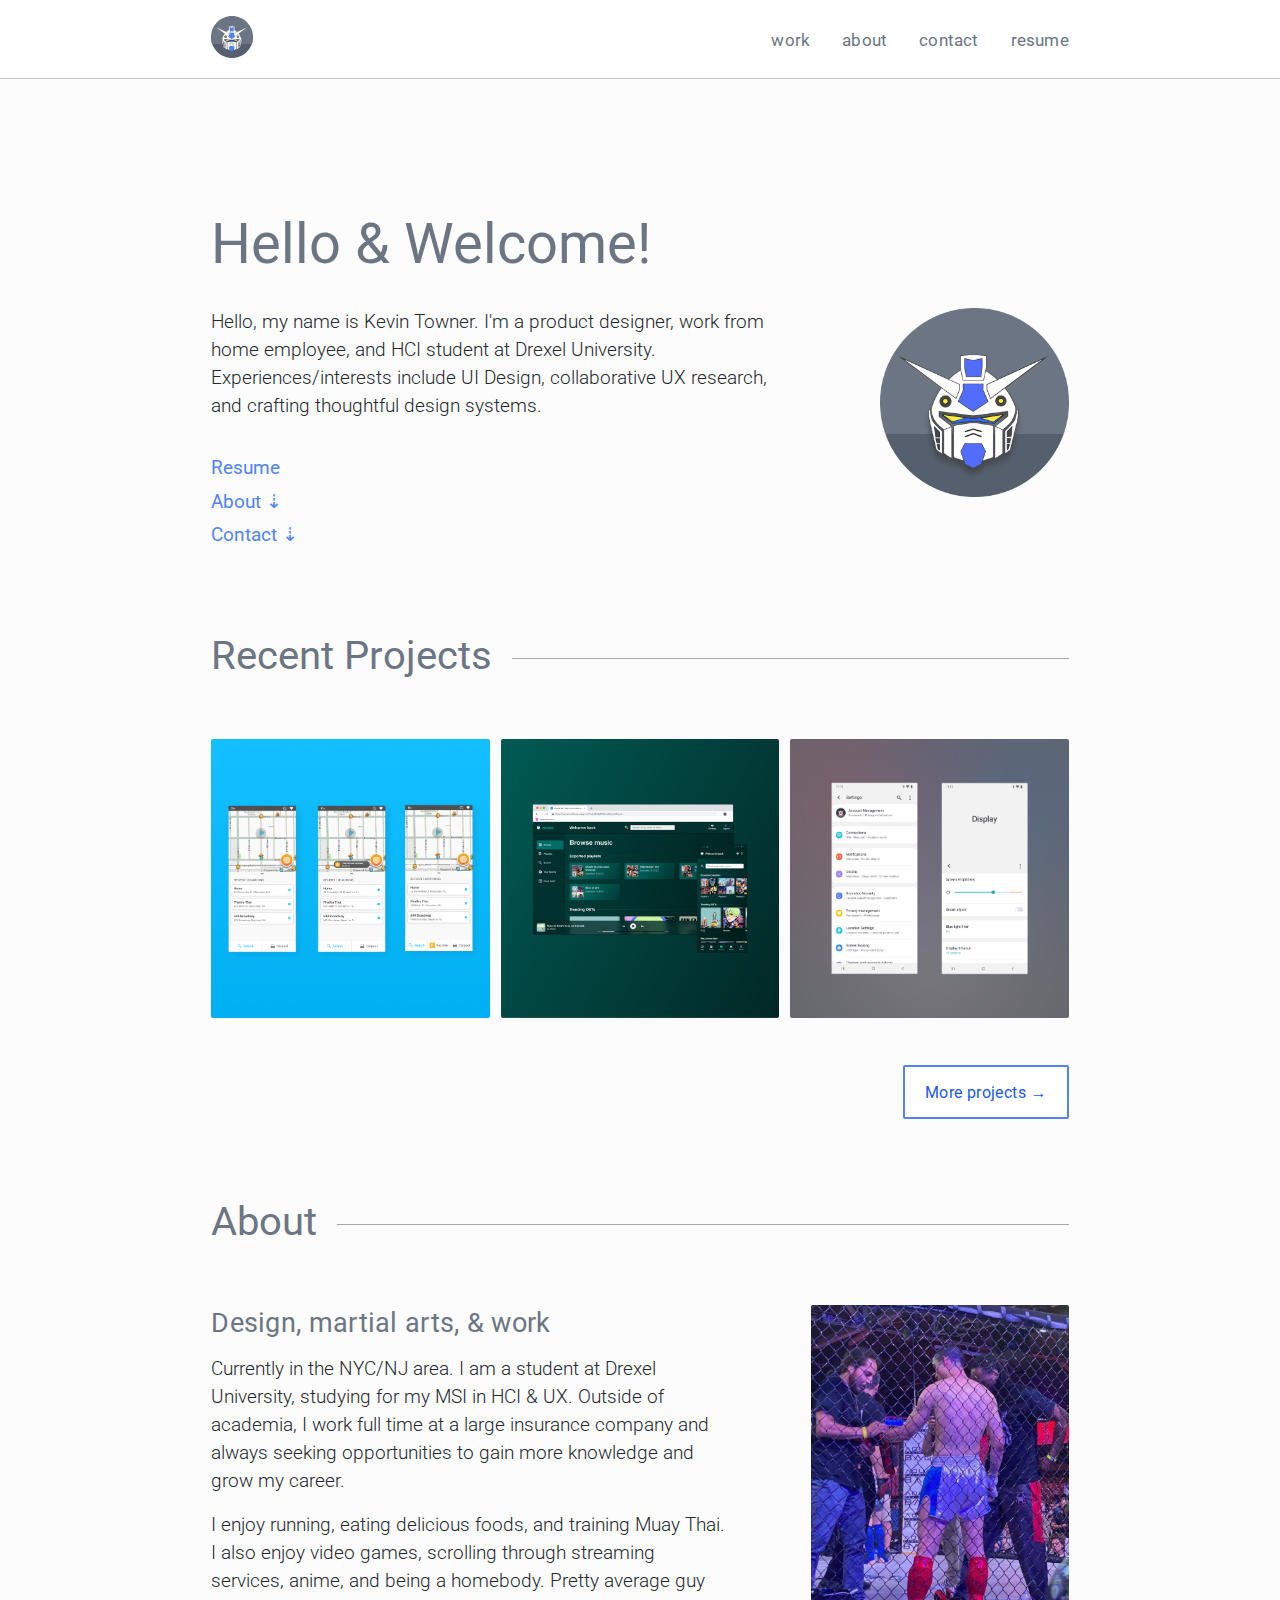
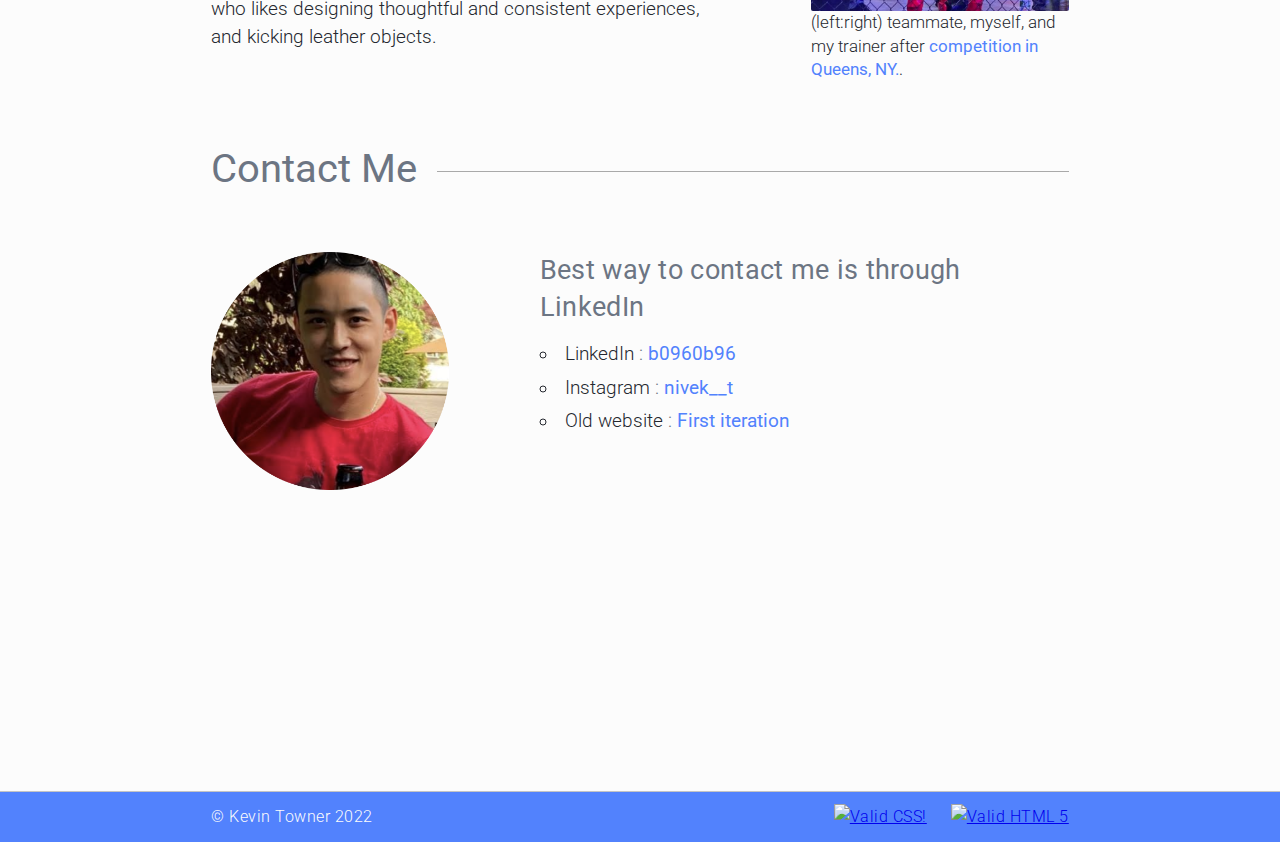
==== index.html @ 407d265f "Save" ====
<!DOCTYPE html>
<html lang="en">
<head>

  <!--meta-->
  <meta charset="UTF-8">
  <meta name="viewport" content="width=device-width, initial-scale=1.0">
  <meta http-equiv="X-UA-Compatible" content="ie=edge">

  <!--FAVICON-->
  <link rel="apple-touch-icon" sizes="180x180" href="assets/images/branding/favicon_io/apple-touch-icon.png">
  <link rel="icon" type="image/png" sizes="32x32" href="assets/images/branding/favicon_io/apple-touch-icon.png">
  <link rel="icon" type="image/png" sizes="16x16" href="assets/images/branding/favicon_io/apple-touch-icon.png">
  <link rel="manifest" href="favicon_io/site.webmanifest">

  <!--Style-->
  <link rel="stylesheet" type="text/css" href="assets/css/reset.css">
  <link rel="stylesheet" type="text/css" href="assets/css/nav/style.css">
  <link rel="stylesheet" type="text/css" href="assets/css/nav/media.css">
  <!-- <link rel="stylesheet" type="text/css" href="assets/css/misc/others/style.css">
  <link rel="stylesheet" type="text/css" href="assets/css/misc/others/media.css">
  <link rel="stylesheet" type="text/css" href="assets/css/misc/buttons/style.css">
  <link rel="stylesheet" type="text/css" href="assets/css/misc/buttons/media.css"> -->
  <link rel="stylesheet" type="text/css" href="assets/css/home/style.css">
  <link rel="stylesheet" type="text/css" href="assets/css/home/media.css">
  <link rel="stylesheet" type="text/css" href="assets/css/foot/style.css">
  <link rel="stylesheet" type="text/css" href="assets/css/foot/media.css">

  <!--fonts-->
  <link rel="preconnect" href="https://fonts.googleapis.com">
  <link rel="preconnect" href="https://fonts.gstatic.com" crossorigin>
  <link href="https://fonts.googleapis.com/css2?family=Libre+Barcode+39+Extended&family=Roboto:wght@100;300;400;500;700;900&display=swap" rel="stylesheet">

  <!-- Global site tag (gtag.js) - Google Analytics -->
<script async src="https://www.googletagmanager.com/gtag/js?id=G-0P7SDXF3EZ"></script>
<script>
  window.dataLayer = window.dataLayer || [];

  function gtag() {
    dataLayer.push(arguments);
  }
  gtag('js', new Date());

  gtag('config', 'G-0P7SDXF3EZ');
</script>


  <title>Kevin Towner Home</title>

</head>
<body>
  <nav>
    <div class="navigation-section" id="navigation-left">
      <a style="margin-bottom:0;" href= "index.html"><img id="logo" src="assets/images/branding/gundam-logo.svg" alt=""></a>
      <!-- <span class="barcode">KEVIN</span> -->
    </div>
    <div class="navigation-section" id="navigation-right">
      <label for="toggle">☰</label>
      <input type="checkbox" id="toggle">
      <ul id="menu">
        <!-- <li><a class="font-bold-nav" id="anchor-index" href = "index.html">top of screen <span style="color:#1B58F5;">⇡</span></a></li> -->
        <li><a id="anchor-work" href= "public/work.html">work</a></li>
        <li><a id="anchor-about" href = "public/about.html">about</a></li>
        <li><a id="anchor-contact" href= "#contact-anchor">contact</a></li>
        <li><a id="anchor-resume" href= "public/resume.html">resume</a></li>
      </ul>
    </div>
  </nav>
  <div class="container-screen_content-67">
    <div id="headline"><h1>Hello &amp; Welcome!</h1></div>
    <div class="row" id="row-header">
      <div>
        <!-- <h4>Welcome to my page</h4> -->
        <p>Hello, my name is Kevin Towner. I'm a product designer, work from home employee, and HCI student at Drexel University. Experiences/interests include UI Design, collaborative UX research, and crafting thoughtful design systems.</p>
        <div class="button-row">
          <!-- <form rel="link to resume" target="_blank" action="public/resume.html">
            <button id="button-1" class="button-CTA">
              <span>View Experience</span>
            </button>
          </form> -->
          <ul>
            <li><a href="public/resume.html">Resume</a></li>
            <li><a href="#about-anchor">About ⇣</a></li>
            <li><a href="#contact-anchor">Contact ⇣</a></li>
          </ul>
        </div>
      </div>
      <div>
        <a target="blank" rel="Gundam inspired logo" href="">
          <img id="gundam-logo" src="assets/images/branding/RX-78-2_blue.png" alt="Gundam inspired logo created in Figma">
        </a>
      </div>
      <div id="row-case_studies-anchor"></div><!--Anchor - Projects-->
    </div>
    <div class="row" id="row-projects">
      <h2><span>Recent Projects</span></h2>
      <div class="row-33_33_33-primary">
        <div>
          <a target="_blank" href="#">
            <h4>Waze A/B Test
            <br><br>
            <span>Prototype and A/B testing of Waze features (2021)</span>
            </h4>
            <img src="assets/images/projects/waze/cover.png" alt="Waze UI screens">
          </a>
          <span class="font-caption">Waze A/B case study</span>
        </div>
        <div>
          <a id="a-br-tl" target="_blank" href="#">
            <h4>Animotify
            <br><br>
            <span>Mobile and desktop music streaming design (ongoing)</span>
            </h4>
            <img id="img-br-tl" src="assets/images/projects/animotify/cover.png" alt="Animotify case study">
          </a>
          <span class="font-caption">Animotify case study</span>
        </div>
        <div>
          <a id="a-br-tr" target="_blank" href="public/design-system-one.html">
            <h4>One UI Design
            <br><br>
            <span>Design system components inspired by Samsung's One UI Design Guidelines (ongoing)</span>
            </h4>
            <img id="img-br-tr" src="assets/images/projects/design-system-1/cover-2.png" alt="Design System One Templates">
          </a>
          <span class="font-caption">One UI case study</span>
        </div>
      </div>
      <form rel="link to resume" target="_blank" action="public/work.html">
        <button id="button-1" class="button-CTA">
          <span>More projects →</span>
        </button>
      </form>
      <div id="about-anchor"></div><!--Anchor - About-->
    </div>
    <h2><span>About</span></h2>
    <div class="row" id="row-about">
      <div>
        <h4>Design, martial arts, & work</h4>
        <p style="margin-bottom:16px;">Currently in the NYC/NJ area. I am a student at Drexel University, studying for my MSI in HCI & UX. Outside of academia, I work full time at a large insurance company and always seeking opportunities to gain more knowledge and grow my career.</p>
        <p>I enjoy running, eating delicious foods, and training Muay Thai. I also enjoy video games, scrolling through streaming services, anime, and being a homebody. Pretty average guy who likes designing thoughtful and consistent experiences, and kicking leather objects. </p>
        <!-- <img id="pixel-frog" src="assets/images/misc/frog_32.gif" alt="pixel art"> -->
      </div>
      <div class="image-column">
        <img src="assets/images/misc/me-6.png" alt="Fighting at ECF">
        <span class="font-caption">(left:right) teammate, myself, and my trainer after <a target="_blank" href="https://www.youtube.com/embed/Ax4pBJm-lfw?controls=0&amp;clip=Ugkxgn502PR8i28vsbVameOimVEj0lgmgJ6g&amp;clipt=ENH6ERjmpxU">competition in Queens, NY.</a>.</span>
      </div>
    <div id="contact-anchor"></div><!--Anchor - Contact-->
    </div>
    <h2><span>Contact Me</span></h2>
    <div class="row" id="row-contact">
      <div class="image-column">
        <img src="assets/images/misc/me.png" alt="Photo of me enjoying some drinks">
      </div>
      <div>
        <h4>Best way to contact me is through LinkedIn</h4>
        <ul>
          <!-- <li>Email <span style="color:#6C7583">→</span> <a rel="email" target="_blank" href="#">@gmail.com</a></li> -->
          <li>LinkedIn <span style="color:#6C7583">:</span> <a rel="linkedin" target="_blank" href="https://www.linkedin.com/in/kevin-towner-b0960b96/">b0960b96</a></li>
          <li>Instagram <span style="color:#6C7583">:</span> <a rel="instagram" target="_blank" href="https://www.instagram.com/nivek__t/">nivek__t</a></li>
          <li>Old website <span style="color:#6C7583">:</span> <a rel="github pages" target="_blank" href="https://kevin-towner.github.io/kevintowner/">First iteration</a></li>
        </ul>
      </div>
    </div>
  </div>
  <footer>
    <div>
      <span class = "copyright">&copy; Kevin Towner 2022</span>
      <ul>
        <li>
          <a target="_blank" href="https://jigsaw.w3.org/css-validator/validator?uri=https://kevin-towner.github.io/website_2022/">
            <img style="border:0;width:54px;height:32px" src="assets/images/misc/validate-css.png" alt="Valid CSS!">
          </a>
        </li>
        <li>
          <a target="_blank" href="https://validator.w3.org/nu/?doc=https://kevin-towner.github.io/website_2022/">
          <img src="assets/images/misc/validate-html.png" alt="Valid HTML 5" style="border:0;width:54px;height:32px">
          </a>
        </li>
      </ul>
    </div>
  </footer>
</body>
</html>
---- assets/css/nav/style.css ----
nav{
  display:flex;
  flex-direction:row;
  justify-content:space-between;
  padding:16px 0 16px 0;
  background-color:#FFF;
  width:100%;
  border-bottom:1px solid #c4c4c4;
  top:0;
  position:fixed;
  z-index:1;
  align-items:center;
}

label{
  margin:auto;
  text-align:center;
  display:none;
}

.barcode{
  margin-left:16.5vw;
  font-size: 24pt;
  color:#565F6D;
  font-weight:400;
  font-family: 'Libre Barcode 39 Extended', cursive;
}

#navigation-left{
  align-items:center;

}
#navigation-right{
  align-items:center;
}
#logo{
  height:42px;
  margin-left:16.5vw;
}
#navigation-h1{
  font-size:16.5pt;
  font-weight:400;
  color:#B41AB7;
  margin-left:1em;
  display:none;
}

#toggle{
  display:none;
}

#menu{
  display:inline-flex;
  margin:0;
  /* margin-right:3vw; */
  margin-right:16.5vw;
  list-style-type:none;
}
#menu > li:nth-child(1){
  margin-right:32px;
  justify-content:space-between;
}
#menu > li:nth-child(2){
  margin-right:32px;
}
#menu > li:nth-child(3){
  margin-right:32px;
}
#menu > li:nth-child(4){

}

#menu > li > a{
  font-size: 13pt;
  color:#6C7583;
  font-weight:400;
  font-family: 'Roboto', sans-serif;
  letter-spacing:.2px;
  text-decoration:none;
}

#menu > li > a:hover{
  color:#0047FF;
  text-decoration:underline;
}

/* .font-bold-nav{
  font-weight:400 !important;
  color:#0047FF !important;
} */
---- assets/css/nav/media.css ----
@media screen  and (min-width:1824px) {
  nav{

  }

  #logo{
    margin-left:25vw;
  }
  #menu{
    margin-right:25vw;
  }
}

@media screen and (max-width:1281px) { /* big landscape tablets, laptops, and desktops */

}

@media screen and (max-width:1025px) {

  label{
    margin:auto;
    text-align:center;
    display:none;
  }
  #logo{
    margin-left:16.7vw;
    margin-left:5vw;
  }

  #toggle{
    display:none;
    margin-left:5vw;
  }

  #menu{
    margin-right:5vw;
  }
}


@media screen and (max-width:801px)  { /* tablet, landscape iPad, lo-res laptops ands desktops */
  #logo{
    height:32px;
    margin-left:5vw;
  }
}

@media screen and (max-width:600px)  { /* portrait tablets, portrait iPad, e-readers (Nook/Kindle), landscape 800x480 phones (Android) */


  #logo{
    height:40px;
    margin-left:10vw;
  }

  #menu{
    margin-right:5vw;
    padding:0;
  }
  /* nav{
    width:100%;
    position:fixed;
    z-index:1;
    background-color:#fff;
    margin:0;
    padding:15px 0 15px 0;
    box-shadow: none;
    border-bottom:0;
  } */
}

@media screen and (max-width:600px)  { /* smartphones, portrait iPhone, portrait 480x320 phones (Android) */
  label{
    display:block;
    cursor:pointer;
    font-size:32px;
    color:#8e8e8e;
    float:right;
    margin-right:10vw;
  }
  label:hover{
    color:#7558C8;
  }

  nav{
    width:100%;
    position:fixed;
    z-index:1;
    background-color:#fff;
    margin:0;
    padding:5px 0 6px 0;
  }

  #navigation-h1{
    display:block;
  }

  #logo{
  }

  #home-container-all{
    display:grid;width:100%;
    margin:auto;
  }

  #toggle{
    display: none;
    height:32px;
    margin-right:10vw !important;
  }

  #menu{
    display:none;
    height:24px;
    margin-right:10vw;
  }

  #toggle:checked + #menu{
    display:block;
    z-index:1;
    position:absolute;
    height:500vh;
    margin-top:2.5em;
    background-color:#fff;
    text-align:center;
    width:100%;
    left:0;
    top:0;
  }


  #menu > li > a {
    display:block;
    font-size:18pt;
    padding:36px 0 36px 0;
    text-align: center
  }
  #menu > li:nth-child(1){
    margin-right:0em;
  }
  #menu > li:nth-child(2){
    margin-right:0em;
  }
  #menu > li:nth-child(3){
    margin-right:0em;
  }
  #menu > li:nth-child(4){
    margin-right:0em;
  }
  #menu > li:nth-child(5){
    margin-right:0em;
  }

  #anchor-index{
    padding:0  0 0;
  }

  #anchor-about{
    padding:0 0 0 0;
  }

  #anchor-portfolio{
    padding:0 0 0 0;
  }

  #anchor-contact{
    padding:0 0 0 0;
  }

}
---- assets/css/home/style.css ----
@keyframes fadeInAnimation {
  0% {
    opacity: 0;
  }
  100% {
    opacity: 1;
  }
}
/* - - - -CONTAINERS - - - - - */
.container-screen_content-67 {
  display: flex;
  flex-direction: column;
  padding: 24vh 0 24vh 0;
  width: 67%;
  margin: auto;
  animation: fadeInAnimation ease 1.3s;
  animation-iteration-count: 1;
  animation-fill-mode: forwards;
}
.container-body-100 {
  margin: 0 auto;
  background: #FCFCFC;
  z-index: 0;
  min-height: 100%;
}
.row {
  margin-bottom: 4em;
}
.row-33_33_33-primary {
  display: grid;
  grid-template-columns: 1fr 1fr 1fr;
  grid-gap: 0.5em;
}
.image-column {
  display: flex;
  flex-direction: column;
}
/* - - - - FONTS - - - - - - */
.font-heading_text-h1 {
  font-family: 'Roboto', sans-serif;
  font-weight: 400;
  font-size: 42pt;
  color: #6C7583;
  margin: 0 0 36px;
}
.font-heading_text-h2 {
  font-family: 'Roboto', sans-serif;
  font-weight: 400;
  font-size: 30pt;
  text-align: left;
  color: #6C7583;
  border-bottom: 1px solid #a9a9a9;
  line-height: 0.1em;
  margin: 0 0 2em 0;
}
.font-heading_text-h2 span {
  background: #FCFCFC;
  padding: 0 0.5em 0 0px;
}
.font-heading_text-h3 {
  font-family: 'Roboto', sans-serif;
  font-weight: 300;
  font-size: 26pt;
  margin: 0 0 18px 0;
  text-align: left;
  line-height: 140%;
  color: #6C7583;
}
.font-heading_text-h4 {
  font-family: 'Roboto', sans-serif;
  font-weight: 400;
  font-size: 20pt;
  letter-spacing: 0.3px;
  margin: 0 0 12px 0;
  text-align: left;
  line-height: 140%;
  color: #6C7583;
}
.font-heading_text-h5 {
  font-family: 'Roboto', sans-serif;
  font-weight: 400;
  font-size: 16.5pt;
  letter-spacing: 0.3px;
  margin: 0 0 12px 0;
  text-align: left;
  line-height: 140%;
  color: #6C7583;
}
.font-body_text-p {
  font-family: 'Roboto', sans-serif;
  margin: 0;
  font-size: 14pt;
  line-height: 150%;
  font-weight: 300;
  color: #25282F;
  margin: 0 0 16px 0;
}
.font-hyperlink_text {
  font-family: 'Roboto', sans-serif;
  margin: 0;
  font-size: 14pt;
  line-height: 150%;
  color: #25282F;
  margin: 0 0 16px 0;
  text-decoration: none;
  font-weight: 300;
  font-size: 12.5pt;
}
.font-hyperlink_text:hover {
  text-decoration: underline;
  color: #2E69FF;
}
.font-hyperlink_in-text {
  font-family: 'Roboto', sans-serif;
  margin: 0;
  line-height: 150%;
  color: #25282F;
  margin: 0 0 16px 0;
  color: #2E69FF;
  text-decoration: none;
  font-weight: 300;
  font-size: 14pt;
}
.font-hyperlink_in-text:hover {
  text-decoration: underline;
  color: #2E69FF;
}
.font-caption {
  color: #25282F;
  font-family: 'Roboto', sans-serif;
  line-height: 140%;
  font-weight: 300;
}
.font-italic {
  font-style: italic;
  font-size: 12.5pt;
}
.font-bold {
  font-weight: 400;
}
.highlight {
  font-weight: 400;
  color: #6C7583;
}
html {
  background: #FFF;
}
body {
  margin: 0 auto;
  background: #FCFCFC;
  z-index: 0;
  min-height: 100%;
  font-size: 16pt;
}
h1 {
  font-family: 'Roboto', sans-serif;
  font-weight: 400;
  font-size: 42pt;
  color: #6C7583;
  margin: 0 0 36px;
}
h2 {
  font-family: 'Roboto', sans-serif;
  font-weight: 400;
  font-size: 30pt;
  text-align: left;
  color: #6C7583;
  border-bottom: 1px solid #a9a9a9;
  line-height: 0.1em;
  margin: 0 0 2em 0;
}
h2 span {
  background: #FCFCFC;
  padding: 0 0.5em 0 0px;
}
h3 {
  font-family: 'Roboto', sans-serif;
  font-weight: 300;
  font-size: 26pt;
  margin: 0 0 18px 0;
  text-align: left;
  line-height: 140%;
  color: #6C7583;
}
h4 {
  font-family: 'Roboto', sans-serif;
  font-weight: 400;
  font-size: 20pt;
  letter-spacing: 0.3px;
  margin: 0 0 12px 0;
  text-align: left;
  line-height: 140%;
  color: #6C7583;
}
h5 {
  font-family: 'Roboto', sans-serif;
  font-weight: 400;
  font-size: 16.5pt;
  letter-spacing: 0.3px;
  margin: 0 0 12px 0;
  text-align: left;
  line-height: 140%;
  color: #6C7583;
}
p {
  font-family: 'Roboto', sans-serif;
  margin: 0;
  font-size: 14pt;
  line-height: 150%;
  font-weight: 300;
  color: #25282F;
  margin: 0 0 16px 0;
}
#row-header {
  display: grid;
  grid-template-columns: 2fr 1fr;
}
#row-header div p {
  margin-bottom: 32px;
}
#row-header div a img {
  width: 66%;
  float: right;
}
#row-header div .button-row ul {
  font-family: 'Roboto', sans-serif;
  margin: 0;
  font-size: 14pt;
  line-height: 150%;
  font-weight: 300;
  color: #25282F;
  margin: 0 0 16px 0;
  list-style-position: inside;
}
#row-header div .button-row ul li {
  line-height: 180%;
}
#row-header div .button-row ul li a {
  text-decoration: none;
  color: #5282FD;
  font-weight: 400;
  transition: 0.3s;
}
#row-header div .button-row ul li a:hover {
  text-decoration: underline;
  color: #1B58F5;
}
#row-projects .row-33_33_33-primary div a {
  position: relative;
  display: inline-block;
  vertical-align: middle;
  margin: 0;
}
#row-projects .row-33_33_33-primary div a img {
  max-width: 100%;
  min-width: 100%;
  min-height: 250px;
  border-radius: 2px;
}
#row-projects .row-33_33_33-primary div a h4 {
  line-height: initial;
  text-align: center;
  top: 0;
  left: 0;
  right: 0;
  bottom: 0;
  margin: auto;
  position: absolute;
  background: #1B58F5;
  color: #fff;
  opacity: 0;
  transition: 0.3s;
  margin-block-end: 0;
  padding: 20% 1em 0 1em;
}
#row-projects .row-33_33_33-primary div a h4 span {
  font-weight: 300;
  font-size: 14pt;
  width: 90%;
  padding-top: 0;
}
#row-projects .row-33_33_33-primary div a h4:hover {
  opacity: 0.92;
}
#row-projects .row-33_33_33-primary div .font-caption {
  display: none;
}
#row-projects form {
  float: right;
  margin-top: 2em;
}
#row-projects form button {
  font-family: 'Roboto', sans-serif;
  margin: 0;
  font-size: 14pt;
  line-height: 150%;
  font-weight: 300;
  color: #25282F;
  margin: 0 0 16px 0;
  color: #1B58F5;
  background-color: #FFF;
  border: 2px solid #5282FD;
  border-radius: 2px;
  padding: 12px 20px 10px 20px;
  transition: 0.3s;
  display: inline-flex;
  align-items: center;
}
#row-projects form button span {
  margin-bottom: 0;
  font-weight: 400;
  font-size: 12pt;
  letter-spacing: 0.4px;
  margin-left: 0;
}
#row-projects form button span img {
  width: 80%;
  float: right;
}
#row-projects form button:hover {
  color: #FFF;
  background-color: #1B58F5;
  border: 2px solid #5282FD;
  cursor: pointer;
}
#row-about {
  display: grid;
  grid-template-columns: 2fr 1fr;
  grid-column-gap: 4em;
}
#row-about div .button-row a button {
  background-color: #6C7583;
  border: 2px solid #6C7583;
  border-radius: 2px;
  padding: 12px 20px 10px 20px;
}
#row-about div .button-row a button ul {
  display: inline-flex;
}
#row-about div .button-row a button ul li {
  font-weight: 400;
  font-size: 12pt;
  letter-spacing: 0.4px;
  margin-left: 0;
  color: #FCFCFC;
}
#row-about div .button-row a button ul li img {
  width: 70%;
}
#row-about div .button-row a button:hover {
  color: #FFF;
  background-color: #1B58F5;
  border: 2px solid #1B58F5;
  cursor: pointer;
}
#row-about div #pixel-frog {
  width: 48px;
}
#row-about .image-column {
  display: flex;
  flex-direction: column;
}
#row-about .image-column img {
  width: 100%;
  float: right;
  border-radius: 2px;
}
#row-about .image-column .font-caption {
  font-size: 12.5pt;
}
#row-about .image-column .font-caption a {
  text-decoration: none;
  color: #5282FD;
  font-weight: 400;
}
#row-about .image-column .font-caption a:hover {
  text-decoration: underline;
  color: #1B58F5;
}
#row-contact {
  display: grid;
  grid-template-columns: 1fr 2fr;
  grid-gap: 3em;
}
#row-contact div p {
  margin-bottom: 32px;
}
#row-contact div ul {
  font-family: 'Roboto', sans-serif;
  margin: 0;
  font-size: 14pt;
  line-height: 150%;
  font-weight: 300;
  color: #25282F;
  margin: 0 0 16px 0;
  list-style-position: inside;
}
#row-contact div ul li {
  line-height: 180%;
  list-style-type: circle;
}
#row-contact div ul li a {
  text-decoration: none;
  color: #5282FD;
  font-weight: 400;
}
#row-contact div ul li a:hover {
  text-decoration: underline;
  color: #1B58F5;
}
#row-contact .image-column {
  display: flex;
  flex-direction: column;
}
#row-contact .image-column img {
  width: 90%;
  float: right;
  border-radius: 2px;
}
---- assets/css/home/media.css ----
@media screen  and (min-width:1824px) {
  .container-screen_content-67{
    width:50vw;
  }
}




@media screen and (max-width:600px)  { /* portrait tablets, portrait iPad, e-readers (Nook/Kindle), landscape 800x480 phones (Android) */
  h1{
    font-size:36pt;
    margin:0 0 32px 0;
  }

  h2{
    font-size:28pt;
  }

  h3{
    font-size:22pt;
  }

  h4{
    font-size:16pt;
  }

  .row {

  }
  .container-screen_content-67 {
    display: flex;
    flex-direction: column;
    padding: 24vh 0 24vh 0;
    width: 80%;
    margin: auto;
  }


  .row-33_33_33-primary {
    grid-template-columns: 1fr;
    grid-gap: 1em;
  }


  #row-header {
    display: flex;
    flex-direction: column-reverse;
  }
  #row-header div p {
    margin-bottom: 32px;
  }
  #row-header div a img {
    display:none;
  }

  #row-header div p {
    width:100%;
    line-height:160%;
  }

  #row-projects{
    width:100%;
  }

  #row-projects > .row-33_67-primary{
    grid-template-columns: 1fr;
    grid-gap:1em;
  }

  #row-projects > .row-33_67-primary{
    grid-template-columns: 1fr;
    grid-gap:1em;
  }

  #row-projects .row-33_67-primary #row-projects-column-right h4{
    border-bottom:none;
    margin:24px 0 24px 0;
    line-height:0;
  }

  #row-about{
    grid-template-columns: 1fr;
  }

  #row-contact{
      grid-template-columns: 1fr;
  }

}
---- assets/css/foot/style.css ----
.font-body_text-p {
  font-family: 'Roboto', sans-serif;
  font-size: 12pt;
  line-height: 165%;
  letter-spacing: 0.5px;
  font-weight: 300;
  color: #292F37;
}
footer {
  width: 100%;
  background-color: #5282FD;
  z-index: 1;
  text-align: right;
  border-top: 1px solid #c4c4c4;
  font-family: 'Roboto', sans-serif;
  font-size: 12pt;
  line-height: 165%;
  letter-spacing: 0.5px;
  font-weight: 300;
  color: #292F37;
  color: #FCFCFC;
}
footer div {
  display: flex;
  flex-direction: row;
  justify-content: space-between;
  align-items: center;
  width: 67%;
  padding: 12px 0 12px 0;
  margin: auto;
}
footer div ul {
  margin: 0;
  display: inline-flex;
}
footer div ul li a .footer-icon {
  margin-top: 2px;
  height: 24px;
}
footer div ul li a #footer-icon_instagram {
  padding-left: 24px;
}
footer div ul li:nth-child(1) {
  margin-right: 24px;
}
---- assets/css/foot/media.css ----
@media screen  and (min-width:1824px) {
  footer div{
    width:50%;
  }
}

@media screen and (max-width:1281px) { /* big landscape tablets, laptops, and desktops */
}

@media screen and (max-width:1025px) {
}


@media screen and (max-width:801px)  { /* tablet, landscape iPad, lo-res laptops ands desktops */
}

@media screen and (max-width:600px)  { /* portrait tablets, portrait iPad, e-readers (Nook/Kindle), landscape 800x480 phones (Android) */
  footer{
    position:relative !important;
  }
  footer div{
    width:80%;

  }
  footer span{
    margin-top:8px;
  }
  footer div ul{
    margin-top:16px
  }

  footer div ul li a .footer-icon{
    height:20px;
  }
}

@media screen and (max-width:520px)  { /* smartphones, portrait iPhone, portrait 480x320 phones (Android) */

}

@media screen and (max-width:320px)  { /* smartphones, Android phones, landscape iPhone */


}
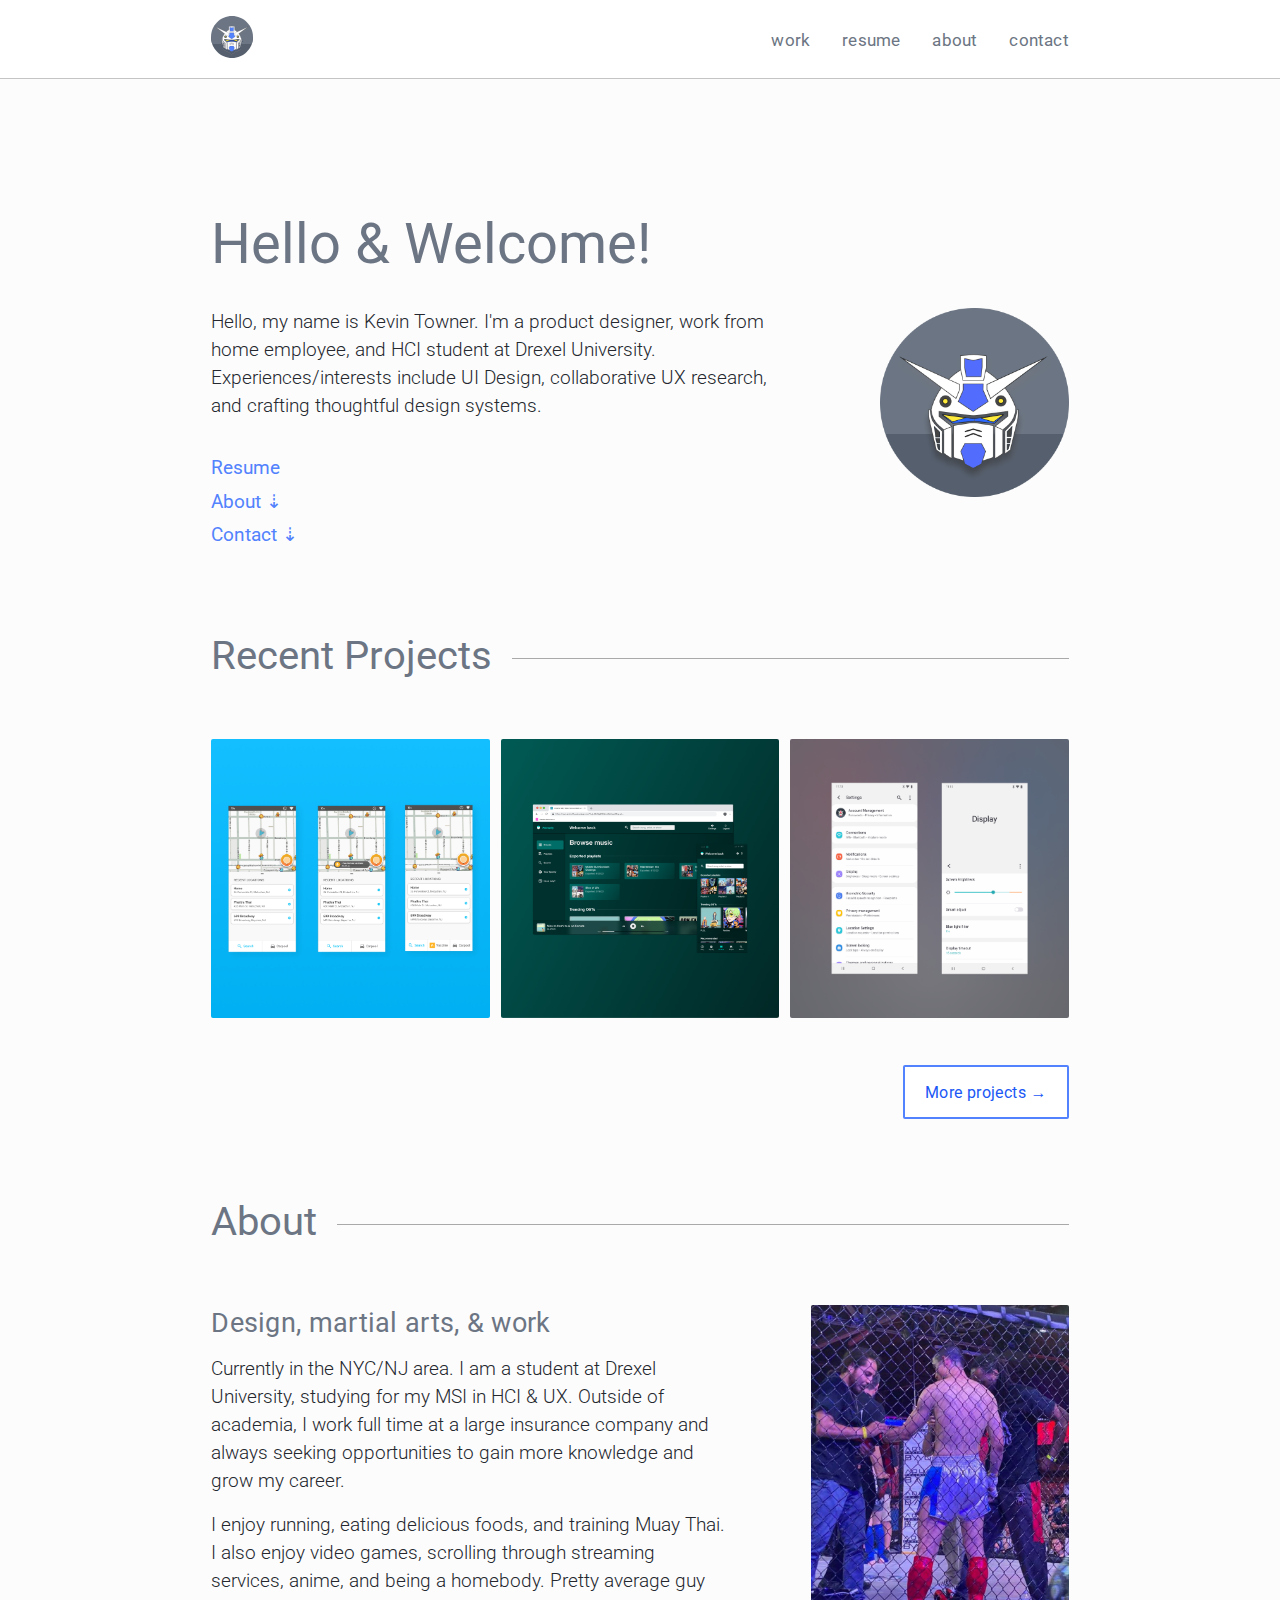
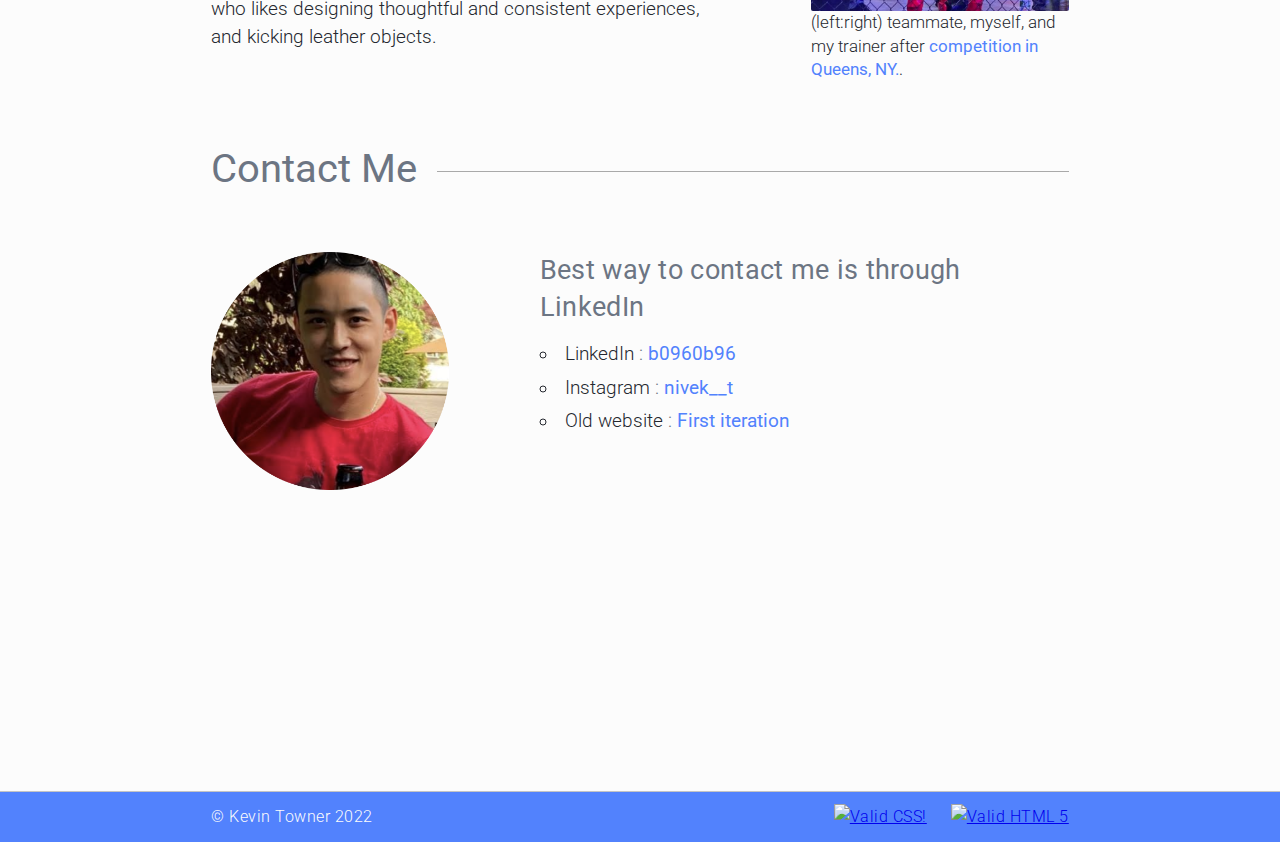
==== commit 1b148a97: "Save" ====
--- a/index.html
+++ b/index.html
@@ -60,9 +60,9 @@
       <ul id="menu">
         <!-- <li><a class="font-bold-nav" id="anchor-index" href = "index.html">top of screen <span style="color:#1B58F5;">⇡</span></a></li> -->
         <li><a id="anchor-work" href= "public/work.html">work</a></li>
+        <li><a id="anchor-resume" href= "public/resume.html">resume</a></li>
         <li><a id="anchor-about" href = "public/about.html">about</a></li>
-        <li><a id="anchor-contact" href= "#contact-anchor">contact</a></li>
-        <li><a id="anchor-resume" href= "public/resume.html">resume</a></li>
+        <li><a id="anchor-contact" href= "public/contact.html">contact</a></li>
       </ul>
     </div>
   </nav>
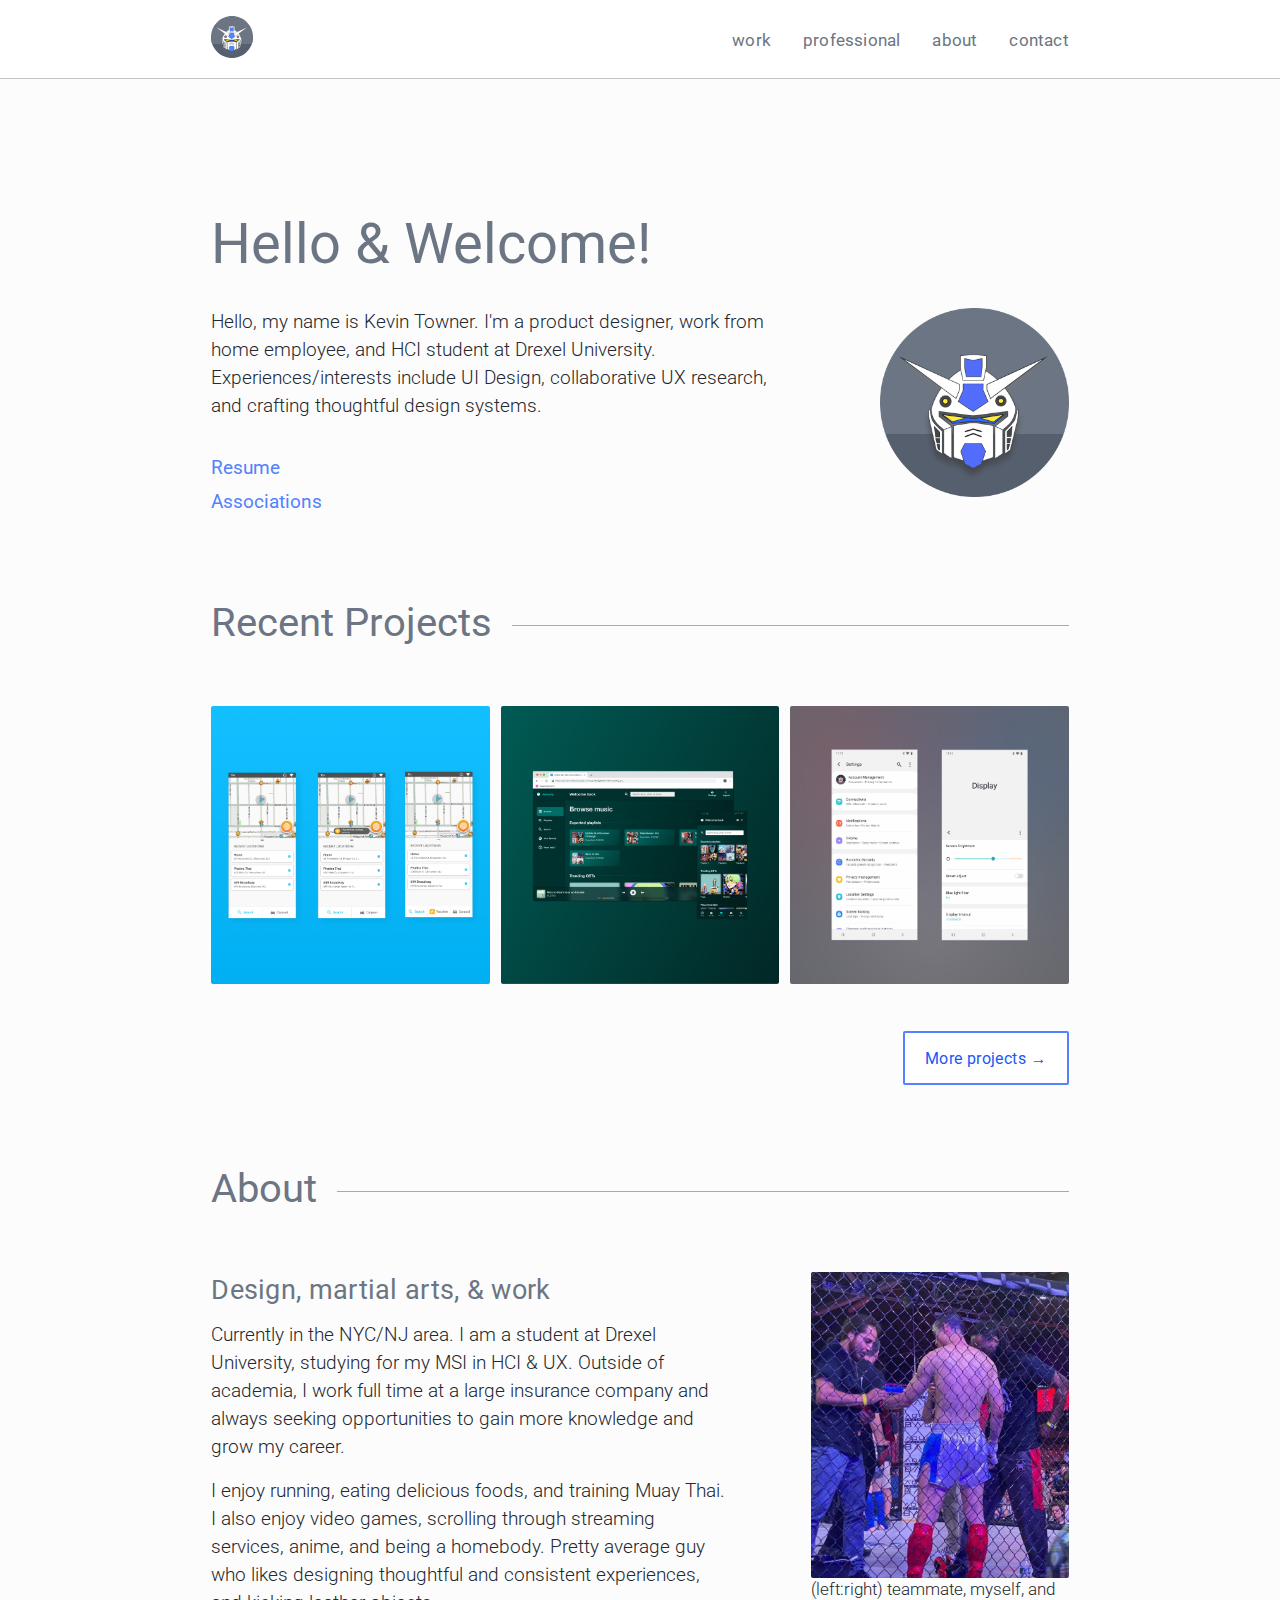
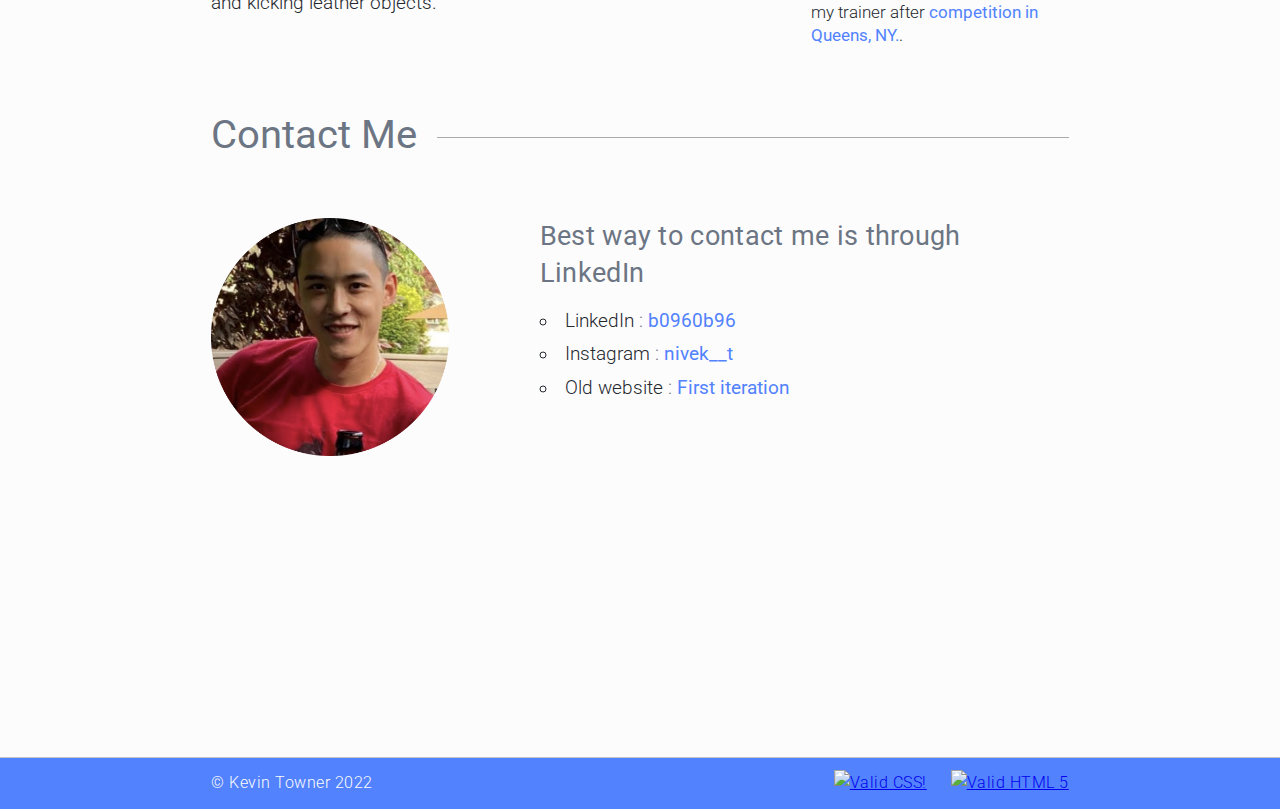
==== commit cd1e473b: "Save" ====
--- a/index.html
+++ b/index.html
@@ -60,7 +60,7 @@
       <ul id="menu">
         <!-- <li><a class="font-bold-nav" id="anchor-index" href = "index.html">top of screen <span style="color:#1B58F5;">⇡</span></a></li> -->
         <li><a id="anchor-work" href= "public/work.html">work</a></li>
-        <li><a id="anchor-resume" href= "public/resume.html">resume</a></li>
+        <li><a id="anchor-resume" href= "public/resume.html">professional</a></li>
         <li><a id="anchor-about" href = "public/about.html">about</a></li>
         <li><a id="anchor-contact" href= "public/contact.html">contact</a></li>
       </ul>
@@ -80,8 +80,7 @@
           </form> -->
           <ul>
             <li><a href="public/resume.html">Resume</a></li>
-            <li><a href="#about-anchor">About ⇣</a></li>
-            <li><a href="#contact-anchor">Contact ⇣</a></li>
+            <li><a href="public/associations.html">Associations</a></li>
           </ul>
         </div>
       </div>
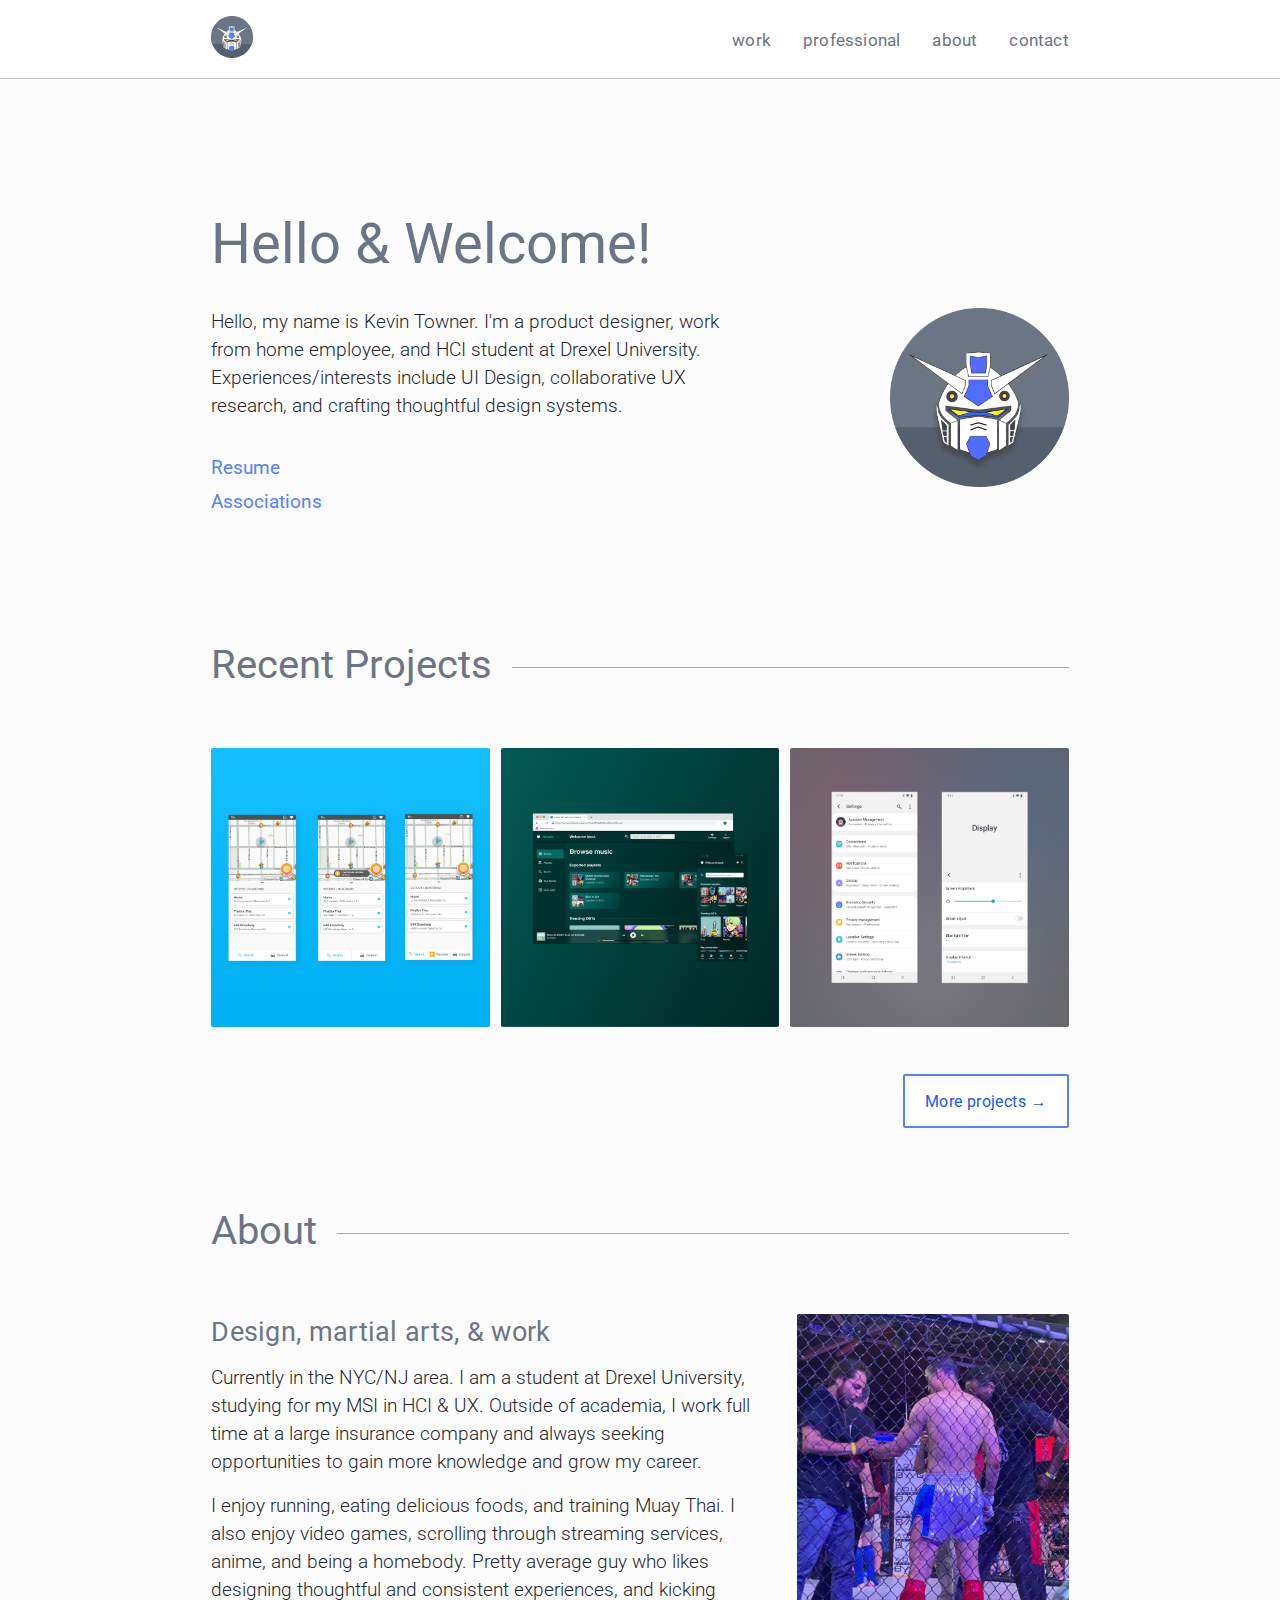
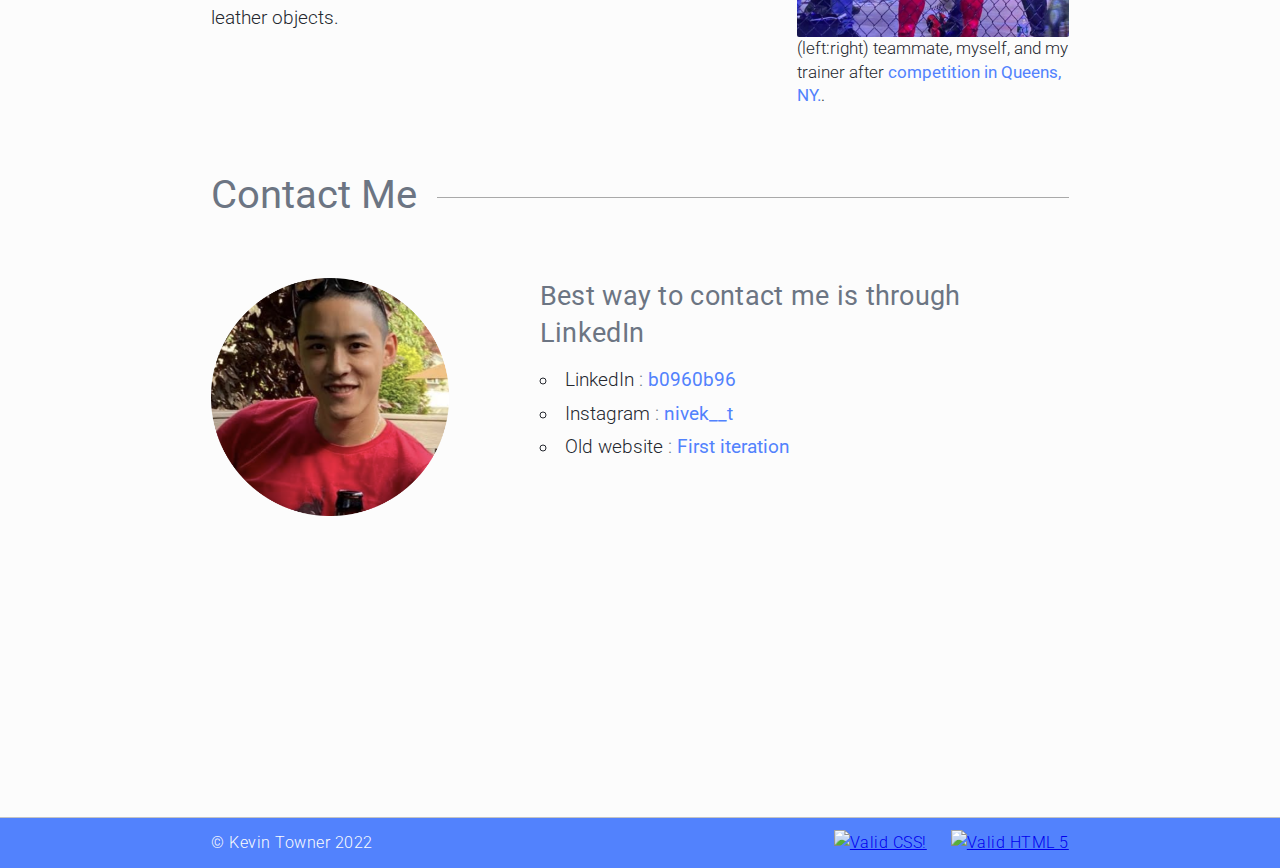
==== commit 0a1d1b73: "Save" ====
--- a/index.html
+++ b/index.html
@@ -17,19 +17,15 @@
   <link rel="stylesheet" type="text/css" href="assets/css/reset.css">
   <link rel="stylesheet" type="text/css" href="assets/css/nav/style.css">
   <link rel="stylesheet" type="text/css" href="assets/css/nav/media.css">
-  <!-- <link rel="stylesheet" type="text/css" href="assets/css/misc/others/style.css">
-  <link rel="stylesheet" type="text/css" href="assets/css/misc/others/media.css">
-  <link rel="stylesheet" type="text/css" href="assets/css/misc/buttons/style.css">
-  <link rel="stylesheet" type="text/css" href="assets/css/misc/buttons/media.css"> -->
   <link rel="stylesheet" type="text/css" href="assets/css/home/style.css">
   <link rel="stylesheet" type="text/css" href="assets/css/home/media.css">
   <link rel="stylesheet" type="text/css" href="assets/css/foot/style.css">
   <link rel="stylesheet" type="text/css" href="assets/css/foot/media.css">
 
   <!--fonts-->
-  <link rel="preconnect" href="https://fonts.googleapis.com">
-  <link rel="preconnect" href="https://fonts.gstatic.com" crossorigin>
-  <link href="https://fonts.googleapis.com/css2?family=Libre+Barcode+39+Extended&family=Roboto:wght@100;300;400;500;700;900&display=swap" rel="stylesheet">
+<link rel="preconnect" href="https://fonts.googleapis.com">
+<link rel="preconnect" href="https://fonts.gstatic.com" crossorigin>
+<link href="https://fonts.googleapis.com/css2?family=Libre+Barcode+39+Extended&family=Roboto+Slab:wght@100;200;300;400;500&family=Roboto:wght@100;300;400;500;700;900&display=swap" rel="stylesheet">
 
   <!-- Global site tag (gtag.js) - Google Analytics -->
 <script async src="https://www.googletagmanager.com/gtag/js?id=G-0P7SDXF3EZ"></script>
@@ -95,7 +91,7 @@
       <h2><span>Recent Projects</span></h2>
       <div class="row-33_33_33-primary">
         <div>
-          <a target="_blank" href="#">
+          <a target="_blank" href="public/waze.html">
             <h4>Waze A/B Test
             <br><br>
             <span>Prototype and A/B testing of Waze features (2021)</span>
@@ -105,7 +101,7 @@
           <span class="font-caption">Waze A/B case study</span>
         </div>
         <div>
-          <a id="a-br-tl" target="_blank" href="#">
+          <a id="a-br-tl" target="_blank" href="public/animotify.html">
             <h4>Animotify
             <br><br>
             <span>Mobile and desktop music streaming design (ongoing)</span>
--- a/assets/css/nav/style.css
+++ b/assets/css/nav/style.css
@@ -77,11 +77,11 @@
   font-family: 'Roboto', sans-serif;
   letter-spacing:.2px;
   text-decoration:none;
+  transition:.5s;
 }
 
 #menu > li > a:hover{
   color:#0047FF;
-  text-decoration:underline;
 }
 
 /* .font-bold-nav{
--- a/assets/css/home/style.css
+++ b/assets/css/home/style.css
@@ -214,6 +214,7 @@
 #row-header {
   display: grid;
   grid-template-columns: 2fr 1fr;
+  grid-gap: 2em;
 }
 #row-header div p {
   margin-bottom: 32px;
@@ -242,7 +243,6 @@
   transition: 0.3s;
 }
 #row-header div .button-row ul li a:hover {
-  text-decoration: underline;
   color: #1B58F5;
 }
 #row-projects .row-33_33_33-primary div a {
@@ -326,7 +326,7 @@
 #row-about {
   display: grid;
   grid-template-columns: 2fr 1fr;
-  grid-column-gap: 4em;
+  grid-column-gap: 2em;
 }
 #row-about div .button-row a button {
   background-color: #6C7583;
--- a/assets/css/home/media.css
+++ b/assets/css/home/media.css
@@ -11,10 +11,12 @@
   h1{
     font-size:36pt;
     margin:0 0 32px 0;
+    line-height: 180%;
   }
 
   h2{
-    font-size:28pt;
+    font-size:26pt;
+    margin-bottom:2em;
   }
 
   h3{
@@ -46,17 +48,20 @@
   #row-header {
     display: flex;
     flex-direction: column-reverse;
+    grid-gap:0;
   }
   #row-header div p {
     margin-bottom: 32px;
   }
-  #row-header div a img {
+
+  #gundam-logo{
     display:none;
   }
 
   #row-header div p {
     width:100%;
     line-height:160%;
+    margin-bottom: 32px;
   }
 
   #row-projects{
@@ -87,4 +92,8 @@
       grid-template-columns: 1fr;
   }
 
+  #row-contact .image-column img{
+    width:70%;
+  }
+
 }
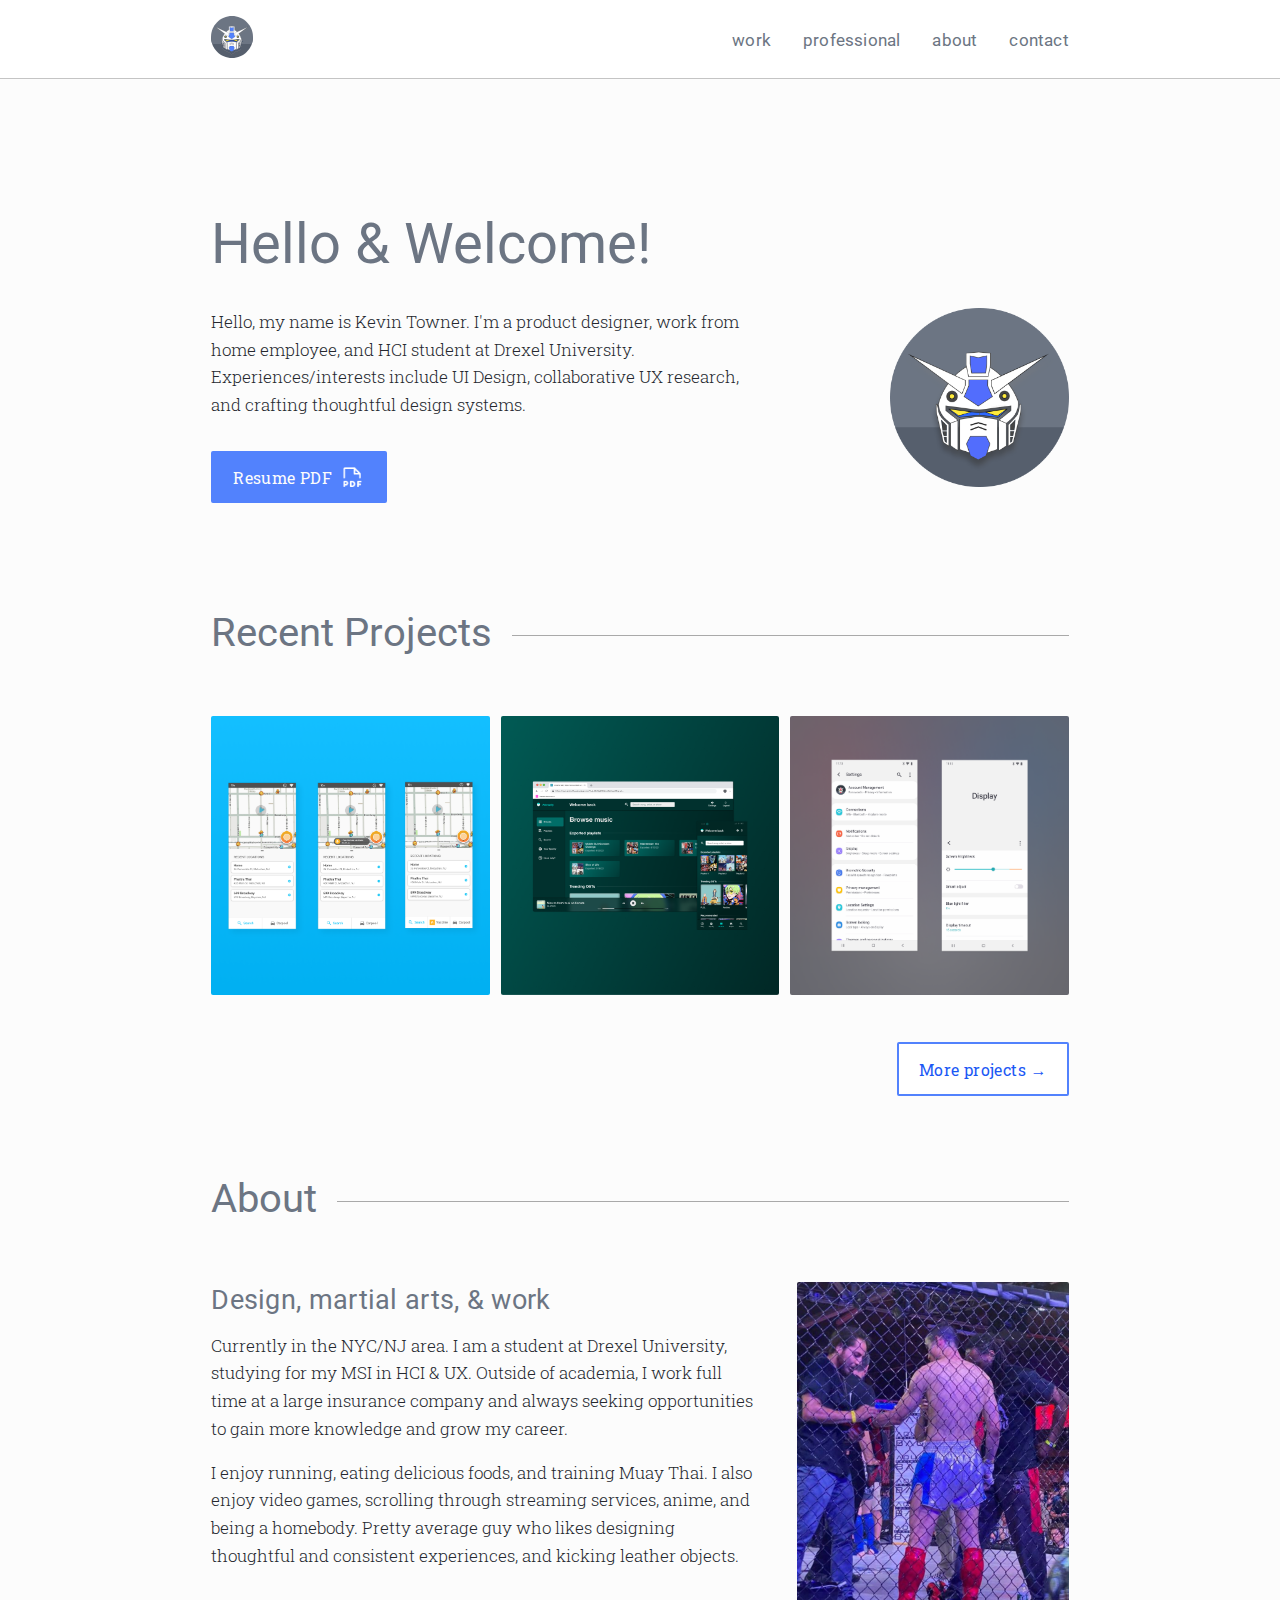
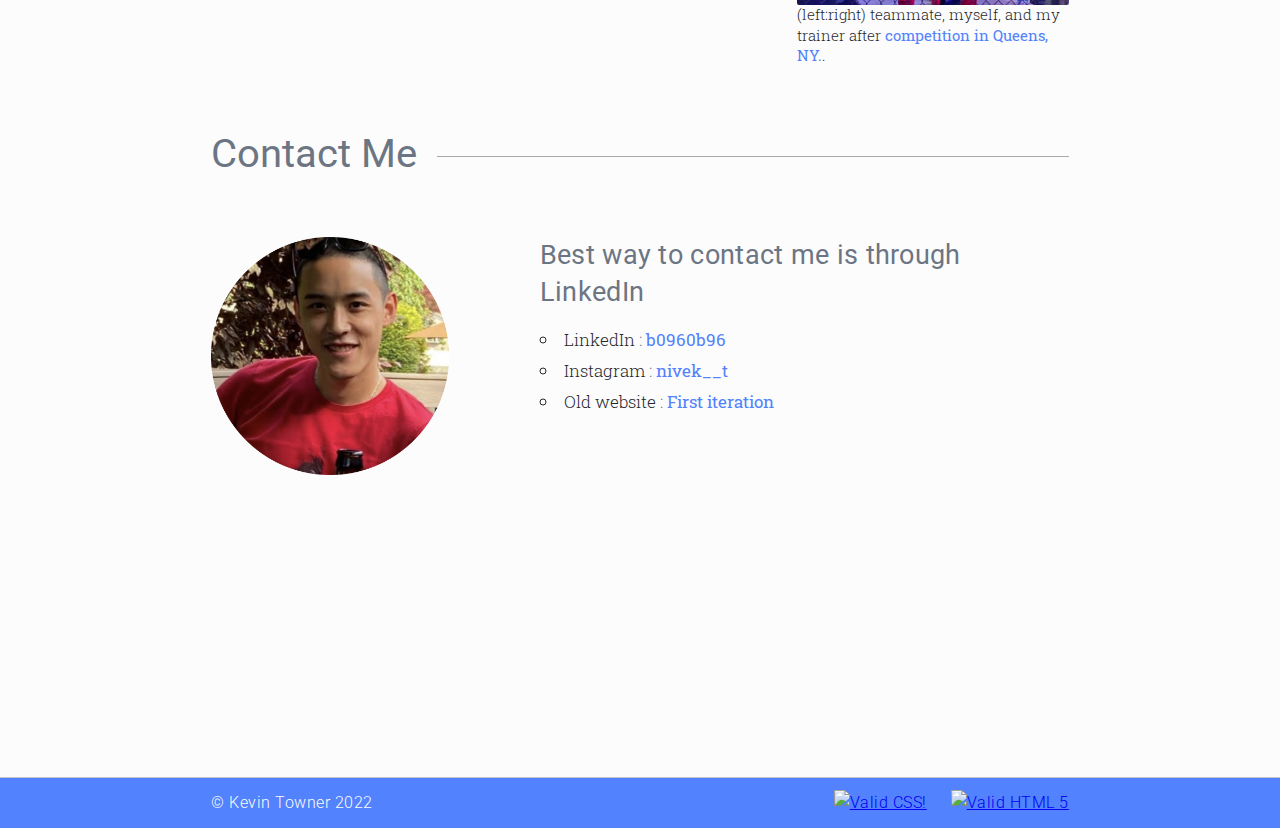
==== commit 99a840b5: "Save" ====
--- a/index.html
+++ b/index.html
@@ -11,7 +11,7 @@
   <link rel="apple-touch-icon" sizes="180x180" href="assets/images/branding/favicon_io/apple-touch-icon.png">
   <link rel="icon" type="image/png" sizes="32x32" href="assets/images/branding/favicon_io/apple-touch-icon.png">
   <link rel="icon" type="image/png" sizes="16x16" href="assets/images/branding/favicon_io/apple-touch-icon.png">
-  <link rel="manifest" href="favicon_io/site.webmanifest">
+  <!-- <link rel="manifest" href="assets/images/branding/favicon_io/site.webmanifest"> -->
 
   <!--Style-->
   <link rel="stylesheet" type="text/css" href="assets/css/reset.css">
@@ -21,6 +21,9 @@
   <link rel="stylesheet" type="text/css" href="assets/css/home/media.css">
   <link rel="stylesheet" type="text/css" href="assets/css/foot/style.css">
   <link rel="stylesheet" type="text/css" href="assets/css/foot/media.css">
+
+  <!-- Javascript -->
+  <script type="text/JavaScript" src="assets/js/home/javascript.js"></script>
 
   <!--fonts-->
 <link rel="preconnect" href="https://fonts.googleapis.com">
@@ -69,15 +72,14 @@
         <!-- <h4>Welcome to my page</h4> -->
         <p>Hello, my name is Kevin Towner. I'm a product designer, work from home employee, and HCI student at Drexel University. Experiences/interests include UI Design, collaborative UX research, and crafting thoughtful design systems.</p>
         <div class="button-row">
-          <!-- <form rel="link to resume" target="_blank" action="public/resume.html">
-            <button id="button-1" class="button-CTA">
-              <span>View Experience</span>
-            </button>
-          </form> -->
-          <ul>
-            <li><a href="public/resume.html">Resume</a></li>
-            <li><a href="public/associations.html">Associations</a></li>
-          </ul>
+          <div class="button-row">
+            <form rel="link to resume" target="_blank" action="assets/images/misc/resume-mast.pdf">
+              <button id="button-1" class="button-CTA">
+                <span>Resume PDF</span>
+                <span><img src="assets/images/branding/pdf.png" alt="PDF download"></span>
+              </button>
+            </form>
+          </div>
         </div>
       </div>
       <div>
@@ -101,7 +103,7 @@
           <span class="font-caption">Waze A/B case study</span>
         </div>
         <div>
-          <a id="a-br-tl" target="_blank" href="public/animotify.html">
+          <a target="_blank" href="public/animotify.html">
             <h4>Animotify
             <br><br>
             <span>Mobile and desktop music streaming design (ongoing)</span>
@@ -111,7 +113,7 @@
           <span class="font-caption">Animotify case study</span>
         </div>
         <div>
-          <a id="a-br-tr" target="_blank" href="public/design-system-one.html">
+          <a target="_blank" href="public/design-system-one.html">
             <h4>One UI Design
             <br><br>
             <span>Design system components inspired by Samsung's One UI Design Guidelines (ongoing)</span>
@@ -121,7 +123,7 @@
           <span class="font-caption">One UI case study</span>
         </div>
       </div>
-      <form rel="link to resume" target="_blank" action="public/work.html">
+      <form rel="button to more projects" target="_blank" action="public/work.html">
         <button id="button-1" class="button-CTA">
           <span>More projects →</span>
         </button>
--- a/assets/css/home/style.css
+++ b/assets/css/home/style.css
@@ -87,19 +87,19 @@
   color: #6C7583;
 }
 .font-body_text-p {
-  font-family: 'Roboto', sans-serif;
-  margin: 0;
-  font-size: 14pt;
-  line-height: 150%;
+  font-family: 'Roboto Slab', serif;
+  margin: 0;
+  font-size: 13pt;
+  line-height: 160%;
   font-weight: 300;
   color: #25282F;
   margin: 0 0 16px 0;
 }
 .font-hyperlink_text {
-  font-family: 'Roboto', sans-serif;
-  margin: 0;
-  font-size: 14pt;
-  line-height: 150%;
+  font-family: 'Roboto Slab', serif;
+  margin: 0;
+  font-size: 13pt;
+  line-height: 160%;
   color: #25282F;
   margin: 0 0 16px 0;
   text-decoration: none;
@@ -111,9 +111,10 @@
   color: #2E69FF;
 }
 .font-hyperlink_in-text {
-  font-family: 'Roboto', sans-serif;
-  margin: 0;
-  line-height: 150%;
+  font-family: 'Roboto Slab', serif;
+  margin: 0;
+  font-size: 13pt;
+  line-height: 160%;
   color: #25282F;
   margin: 0 0 16px 0;
   color: #2E69FF;
@@ -127,7 +128,8 @@
 }
 .font-caption {
   color: #25282F;
-  font-family: 'Roboto', sans-serif;
+  font-family: 'Roboto Slab', serif;
+  font-size: 11pt;
   line-height: 140%;
   font-weight: 300;
 }
@@ -203,10 +205,10 @@
   color: #6C7583;
 }
 p {
-  font-family: 'Roboto', sans-serif;
-  margin: 0;
-  font-size: 14pt;
-  line-height: 150%;
+  font-family: 'Roboto Slab', serif;
+  margin: 0;
+  font-size: 13pt;
+  line-height: 160%;
   font-weight: 300;
   color: #25282F;
   margin: 0 0 16px 0;
@@ -223,27 +225,39 @@
   width: 66%;
   float: right;
 }
-#row-header div .button-row ul {
-  font-family: 'Roboto', sans-serif;
-  margin: 0;
-  font-size: 14pt;
-  line-height: 150%;
-  font-weight: 300;
-  color: #25282F;
-  margin: 0 0 16px 0;
-  list-style-position: inside;
-}
-#row-header div .button-row ul li {
-  line-height: 180%;
-}
-#row-header div .button-row ul li a {
-  text-decoration: none;
-  color: #5282FD;
-  font-weight: 400;
+#row-header div .button-row form button {
+  background-color: #5282FD;
+  border: 2px solid #5282FD;
+  border-radius: 2px;
+  padding: 12px 20px 10px 20px;
   transition: 0.3s;
-}
-#row-header div .button-row ul li a:hover {
-  color: #1B58F5;
+  display: inline-flex;
+  align-items: center;
+}
+#row-header div .button-row form button span {
+  font-family: 'Roboto Slab', serif;
+  margin: 0;
+  font-size: 13pt;
+  line-height: 160%;
+  font-weight: 300;
+  color: #25282F;
+  margin: 0 0 16px 0;
+  margin-bottom: 0;
+  font-weight: 400;
+  font-size: 12pt;
+  letter-spacing: 0.4px;
+  margin-left: 0;
+  color: #FCFCFC;
+}
+#row-header div .button-row form button span img {
+  width: 80%;
+  float: right;
+}
+#row-header div .button-row form button:hover {
+  color: #FFF;
+  background-color: #1B58F5;
+  border: 2px solid #1B58F5;
+  cursor: pointer;
 }
 #row-projects .row-33_33_33-primary div a {
   position: relative;
@@ -290,10 +304,10 @@
   margin-top: 2em;
 }
 #row-projects form button {
-  font-family: 'Roboto', sans-serif;
-  margin: 0;
-  font-size: 14pt;
-  line-height: 150%;
+  font-family: 'Roboto Slab', serif;
+  margin: 0;
+  font-size: 13pt;
+  line-height: 160%;
   font-weight: 300;
   color: #25282F;
   margin: 0 0 16px 0;
@@ -365,9 +379,6 @@
   float: right;
   border-radius: 2px;
 }
-#row-about .image-column .font-caption {
-  font-size: 12.5pt;
-}
 #row-about .image-column .font-caption a {
   text-decoration: none;
   color: #5282FD;
@@ -386,10 +397,10 @@
   margin-bottom: 32px;
 }
 #row-contact div ul {
-  font-family: 'Roboto', sans-serif;
-  margin: 0;
-  font-size: 14pt;
-  line-height: 150%;
+  font-family: 'Roboto Slab', serif;
+  margin: 0;
+  font-size: 13pt;
+  line-height: 160%;
   font-weight: 300;
   color: #25282F;
   margin: 0 0 16px 0;
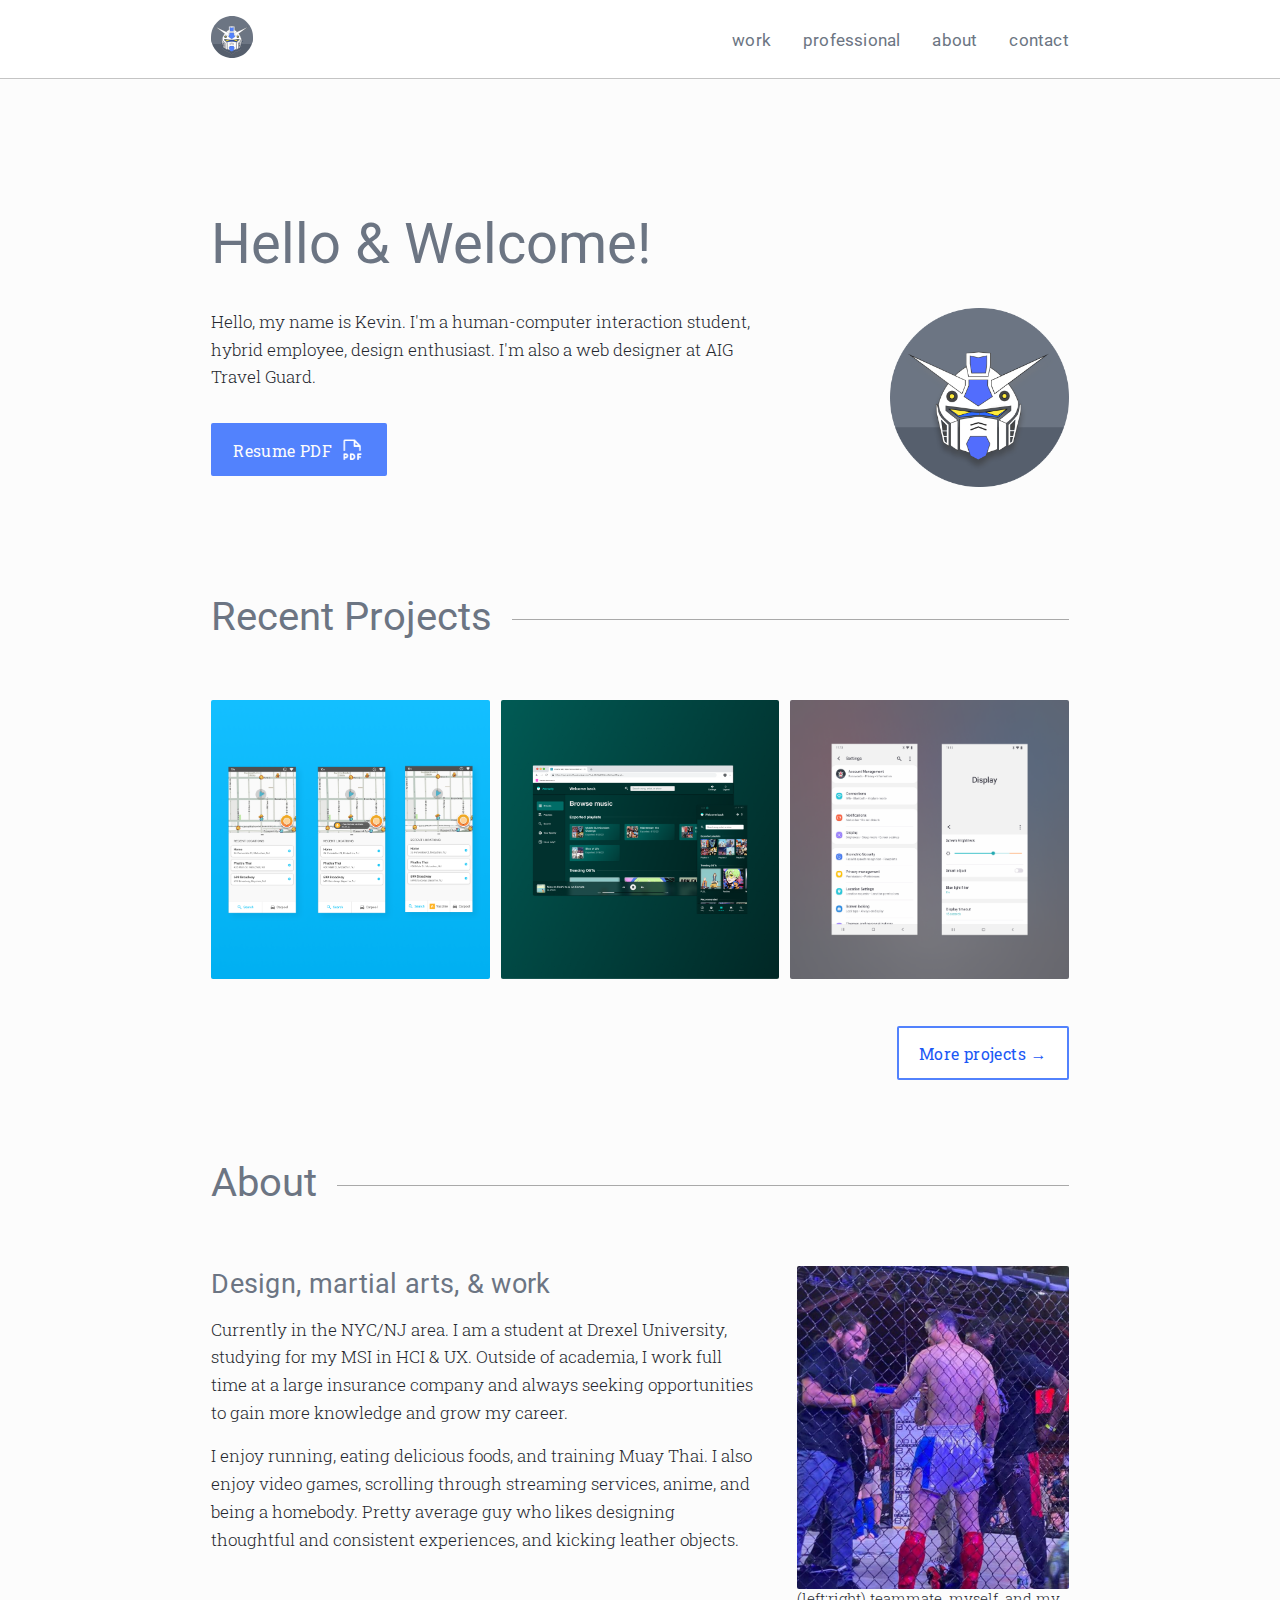
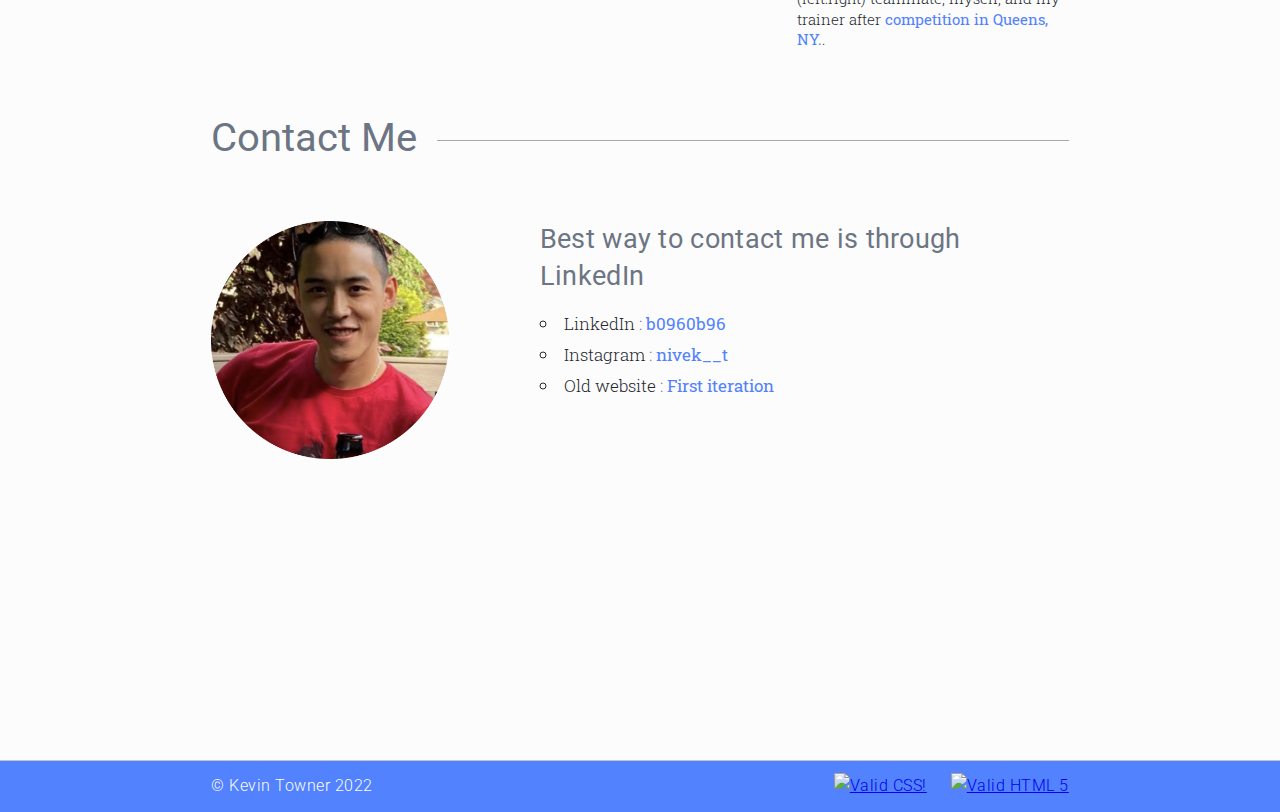
==== commit 369b2ddb: "save" ====
--- a/index.html
+++ b/index.html
@@ -70,7 +70,7 @@
     <div class="row" id="row-header">
       <div>
         <!-- <h4>Welcome to my page</h4> -->
-        <p>Hello, my name is Kevin Towner. I'm a product designer, work from home employee, and HCI student at Drexel University. Experiences/interests include UI Design, collaborative UX research, and crafting thoughtful design systems.</p>
+        <p>Hello, my name is Kevin. I'm a human-computer interaction student, hybrid employee, design enthusiast. I'm also a web designer at AIG Travel Guard.</p>
         <div class="button-row">
           <div class="button-row">
             <form rel="link to resume" target="_blank" action="assets/images/misc/resume-mast.pdf">
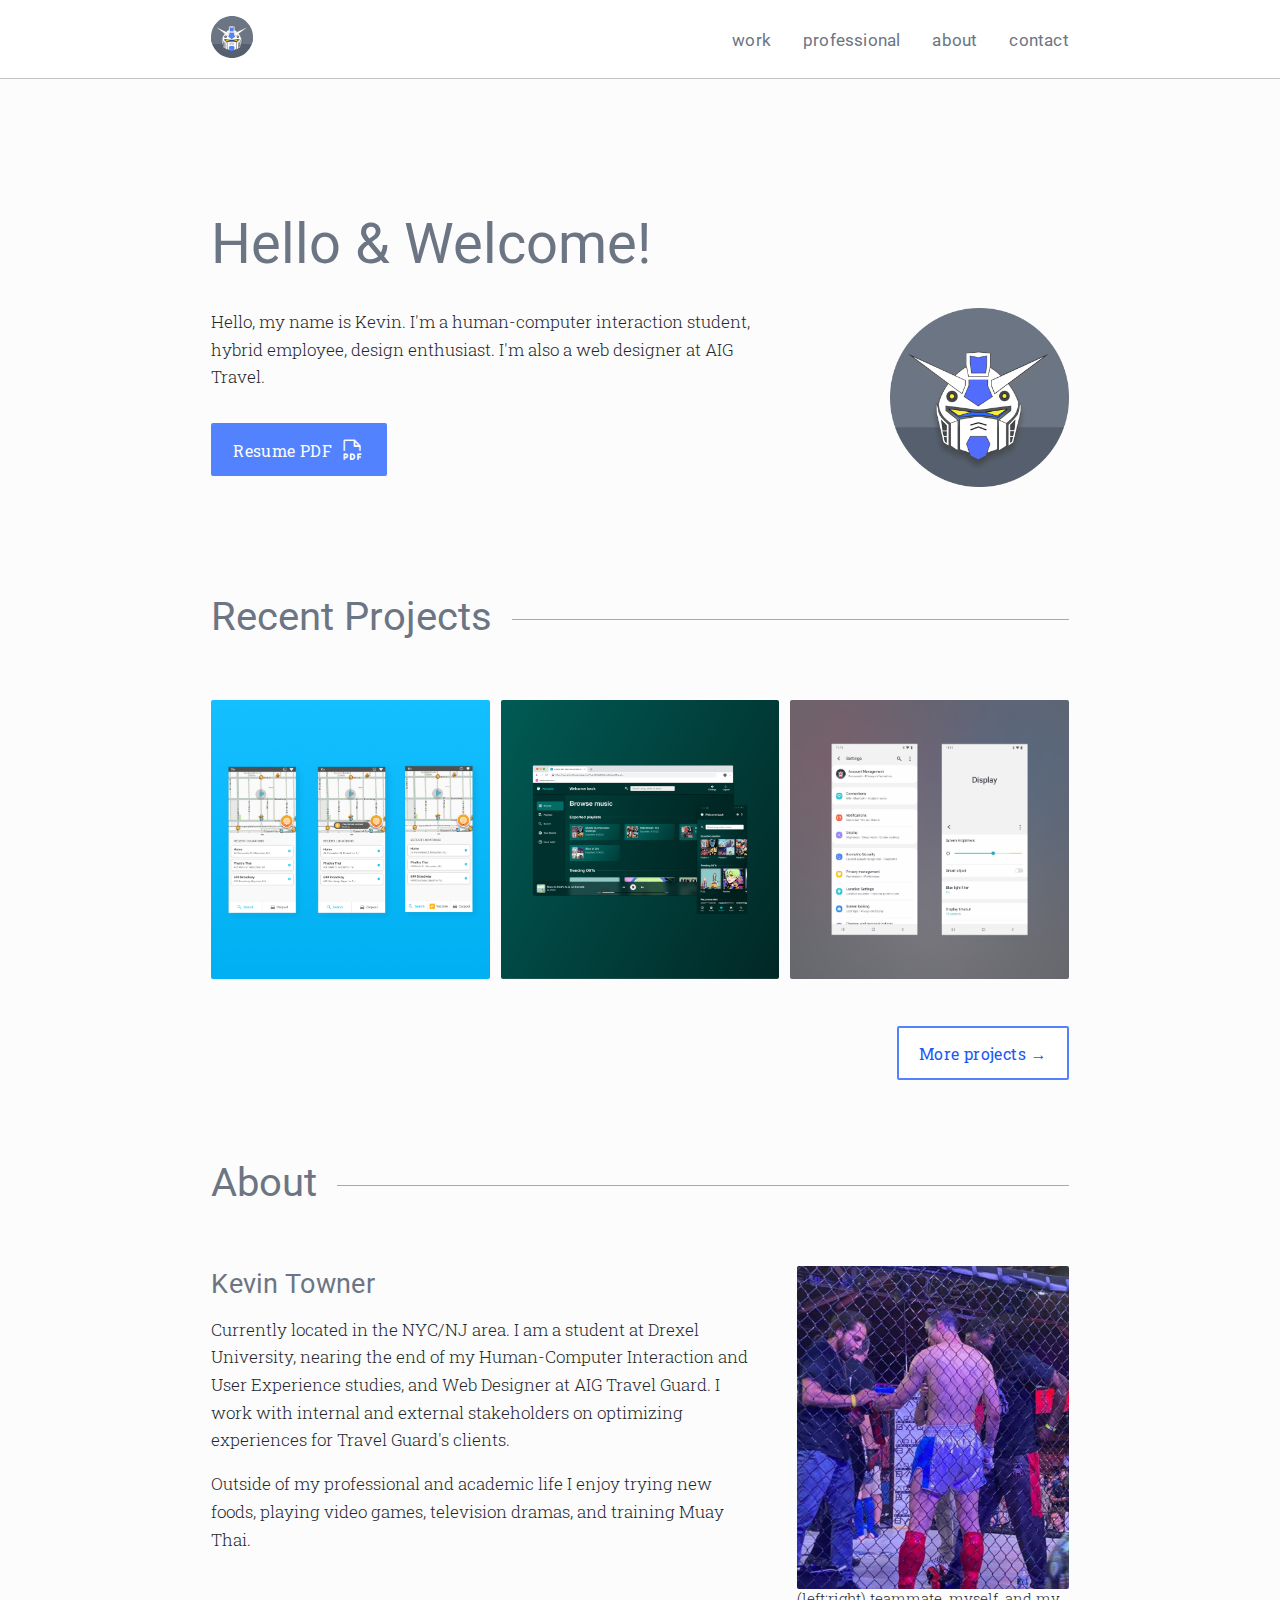
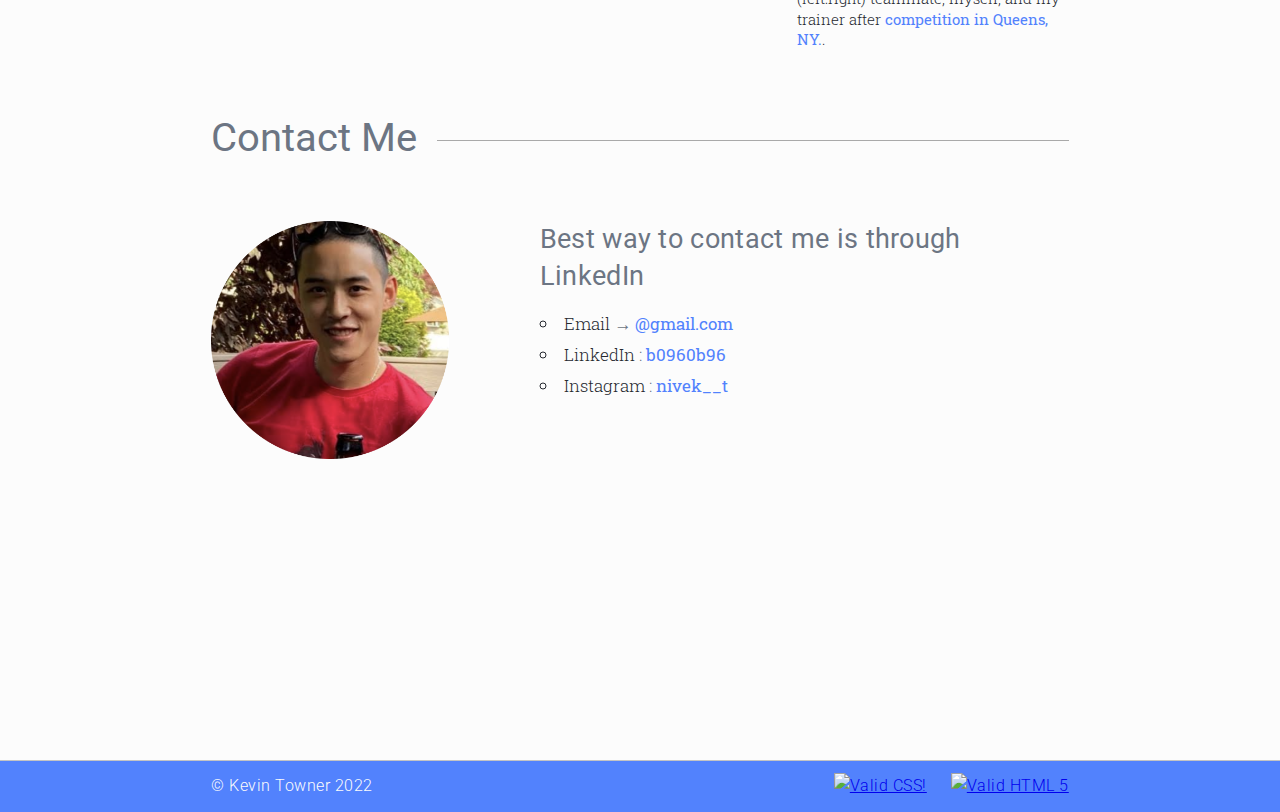
==== commit 12b947ba: "Save" ====
--- a/index.html
+++ b/index.html
@@ -70,7 +70,7 @@
     <div class="row" id="row-header">
       <div>
         <!-- <h4>Welcome to my page</h4> -->
-        <p>Hello, my name is Kevin. I'm a human-computer interaction student, hybrid employee, design enthusiast. I'm also a web designer at AIG Travel Guard.</p>
+        <p>Hello, my name is Kevin. I'm a human-computer interaction student, hybrid employee, design enthusiast. I'm also a web designer at AIG Travel.</p>
         <div class="button-row">
           <div class="button-row">
             <form rel="link to resume" target="_blank" action="assets/images/misc/resume-mast.pdf">
@@ -133,9 +133,9 @@
     <h2><span>About</span></h2>
     <div class="row" id="row-about">
       <div>
-        <h4>Design, martial arts, & work</h4>
-        <p style="margin-bottom:16px;">Currently in the NYC/NJ area. I am a student at Drexel University, studying for my MSI in HCI & UX. Outside of academia, I work full time at a large insurance company and always seeking opportunities to gain more knowledge and grow my career.</p>
-        <p>I enjoy running, eating delicious foods, and training Muay Thai. I also enjoy video games, scrolling through streaming services, anime, and being a homebody. Pretty average guy who likes designing thoughtful and consistent experiences, and kicking leather objects. </p>
+        <h4>Kevin Towner</h4>
+        <p style="margin-bottom:16px;">Currently located in the NYC/NJ area. I am a student at Drexel University, nearing the end of my Human-Computer Interaction and User Experience studies, and Web Designer at AIG Travel Guard. I work with internal and external stakeholders on optimizing experiences for Travel Guard's clients.</p>
+        <p>Outside of my professional and academic life I enjoy trying new foods, playing video games, television dramas, and training Muay Thai.</p>
         <!-- <img id="pixel-frog" src="assets/images/misc/frog_32.gif" alt="pixel art"> -->
       </div>
       <div class="image-column">
@@ -152,10 +152,9 @@
       <div>
         <h4>Best way to contact me is through LinkedIn</h4>
         <ul>
-          <!-- <li>Email <span style="color:#6C7583">→</span> <a rel="email" target="_blank" href="#">@gmail.com</a></li> -->
+          <li>Email <span style="color:#6C7583">→</span> <a rel="email" target="_blank" href="#">@gmail.com</a></li>
           <li>LinkedIn <span style="color:#6C7583">:</span> <a rel="linkedin" target="_blank" href="https://www.linkedin.com/in/kevin-towner-b0960b96/">b0960b96</a></li>
           <li>Instagram <span style="color:#6C7583">:</span> <a rel="instagram" target="_blank" href="https://www.instagram.com/nivek__t/">nivek__t</a></li>
-          <li>Old website <span style="color:#6C7583">:</span> <a rel="github pages" target="_blank" href="https://kevin-towner.github.io/kevintowner/">First iteration</a></li>
         </ul>
       </div>
     </div>
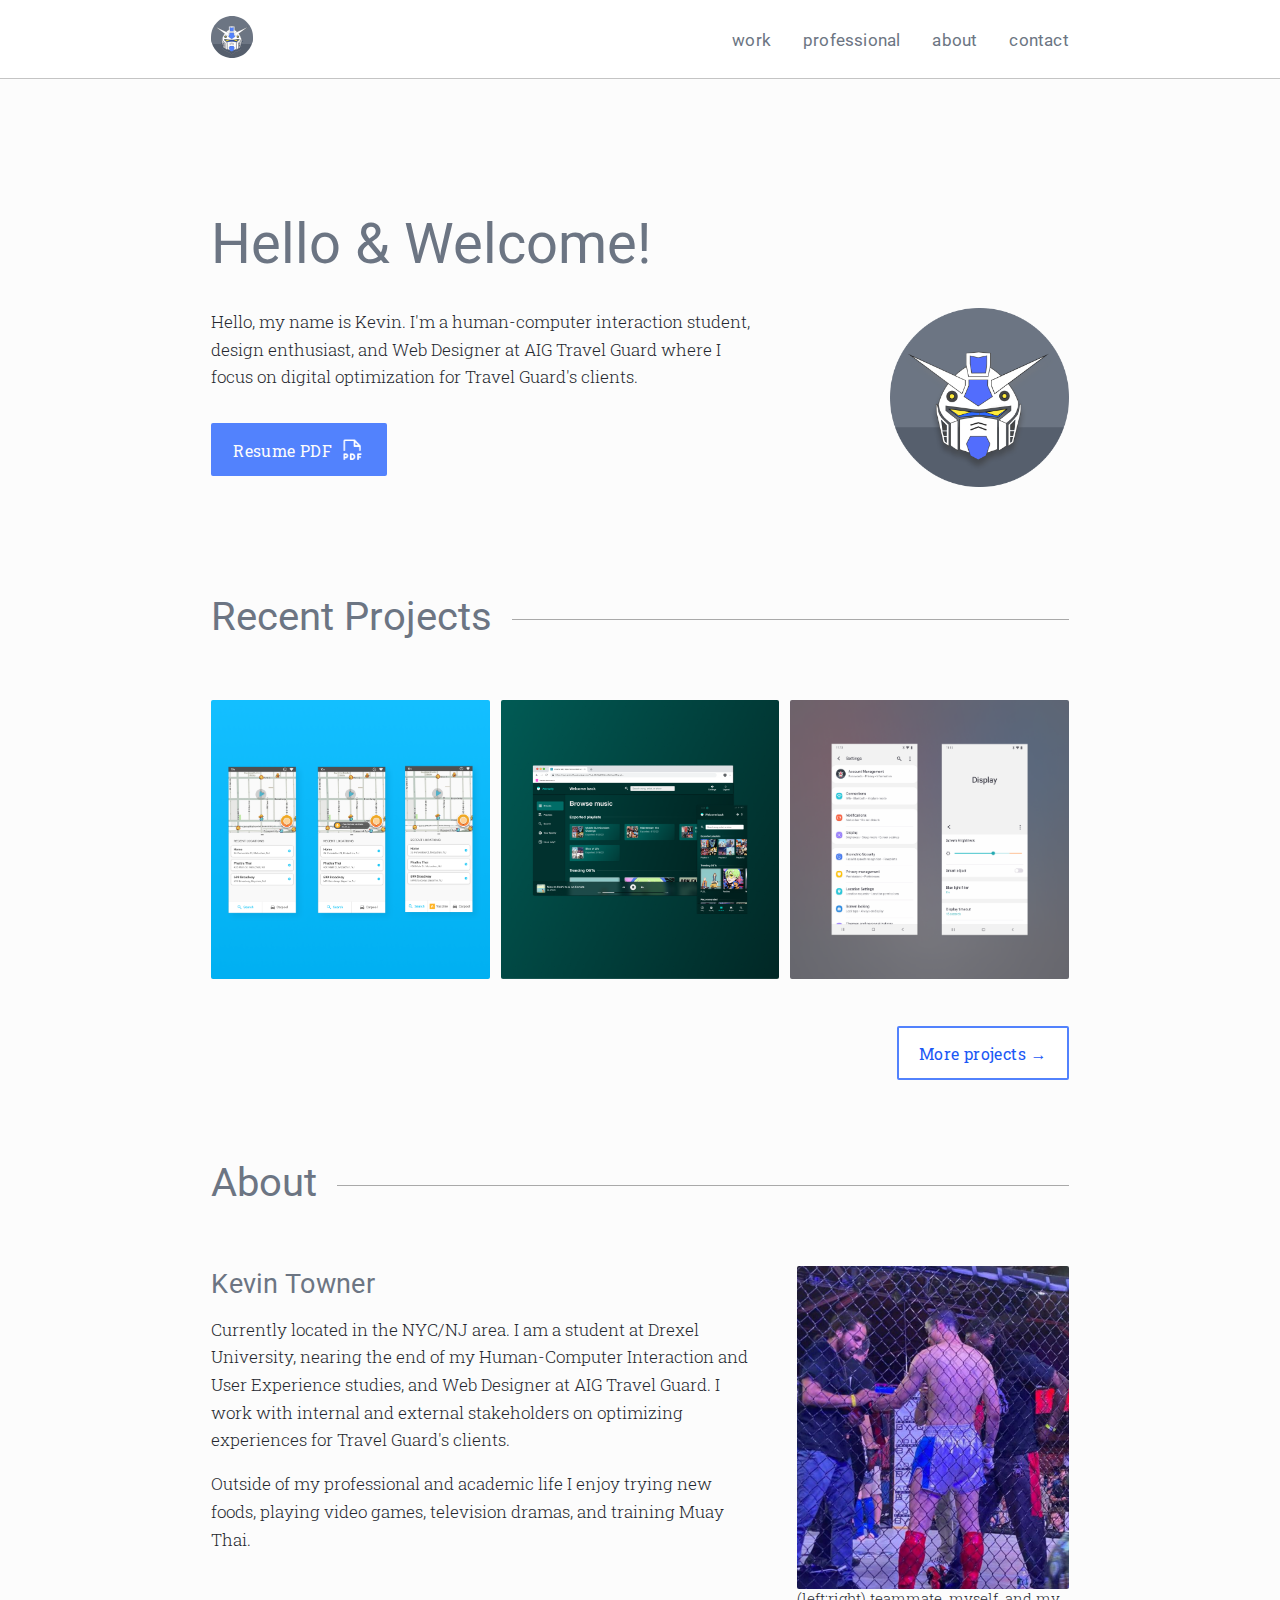
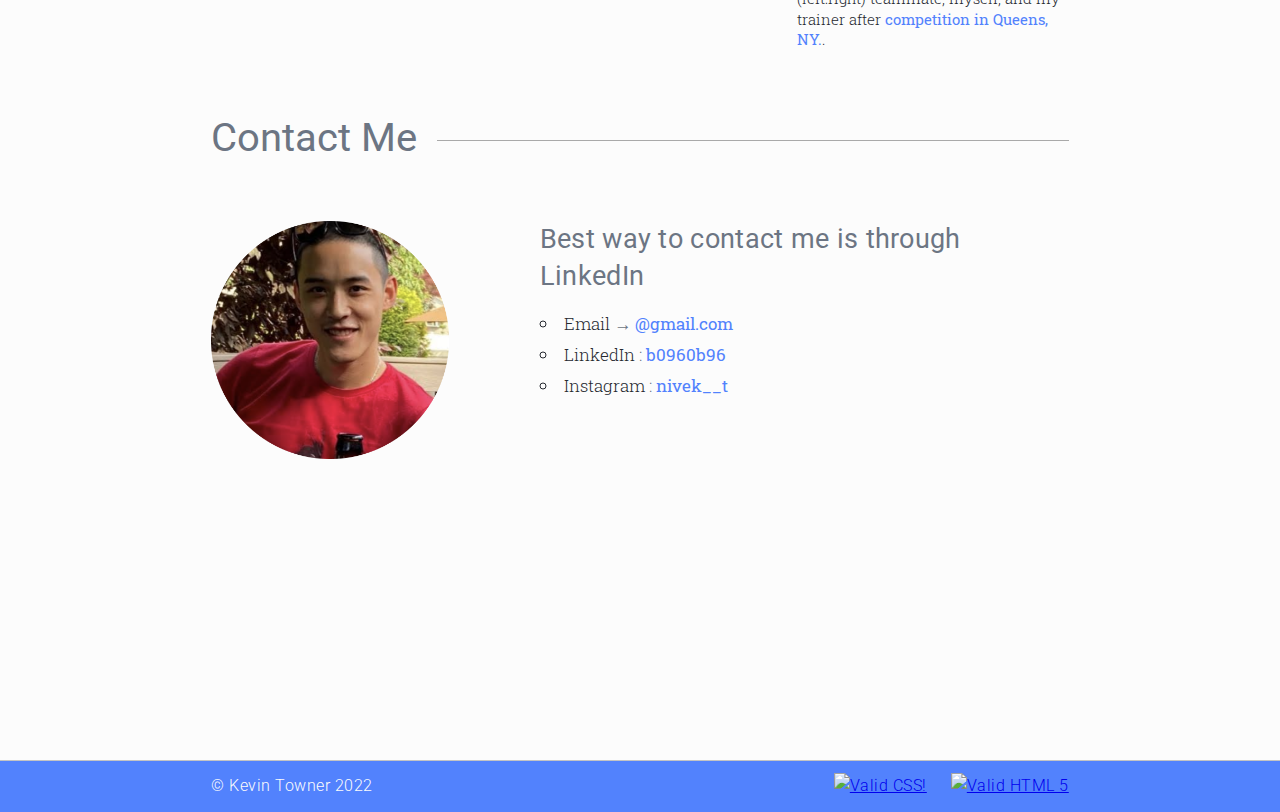
==== commit f7080060: "save" ====
--- a/index.html
+++ b/index.html
@@ -70,7 +70,7 @@
     <div class="row" id="row-header">
       <div>
         <!-- <h4>Welcome to my page</h4> -->
-        <p>Hello, my name is Kevin. I'm a human-computer interaction student, hybrid employee, design enthusiast. I'm also a web designer at AIG Travel.</p>
+        <p>Hello, my name is Kevin. I'm a human-computer interaction student, design enthusiast, and Web Designer at AIG Travel Guard where I focus on digital optimization for Travel Guard's clients.</p>
         <div class="button-row">
           <div class="button-row">
             <form rel="link to resume" target="_blank" action="assets/images/misc/resume-mast.pdf">
